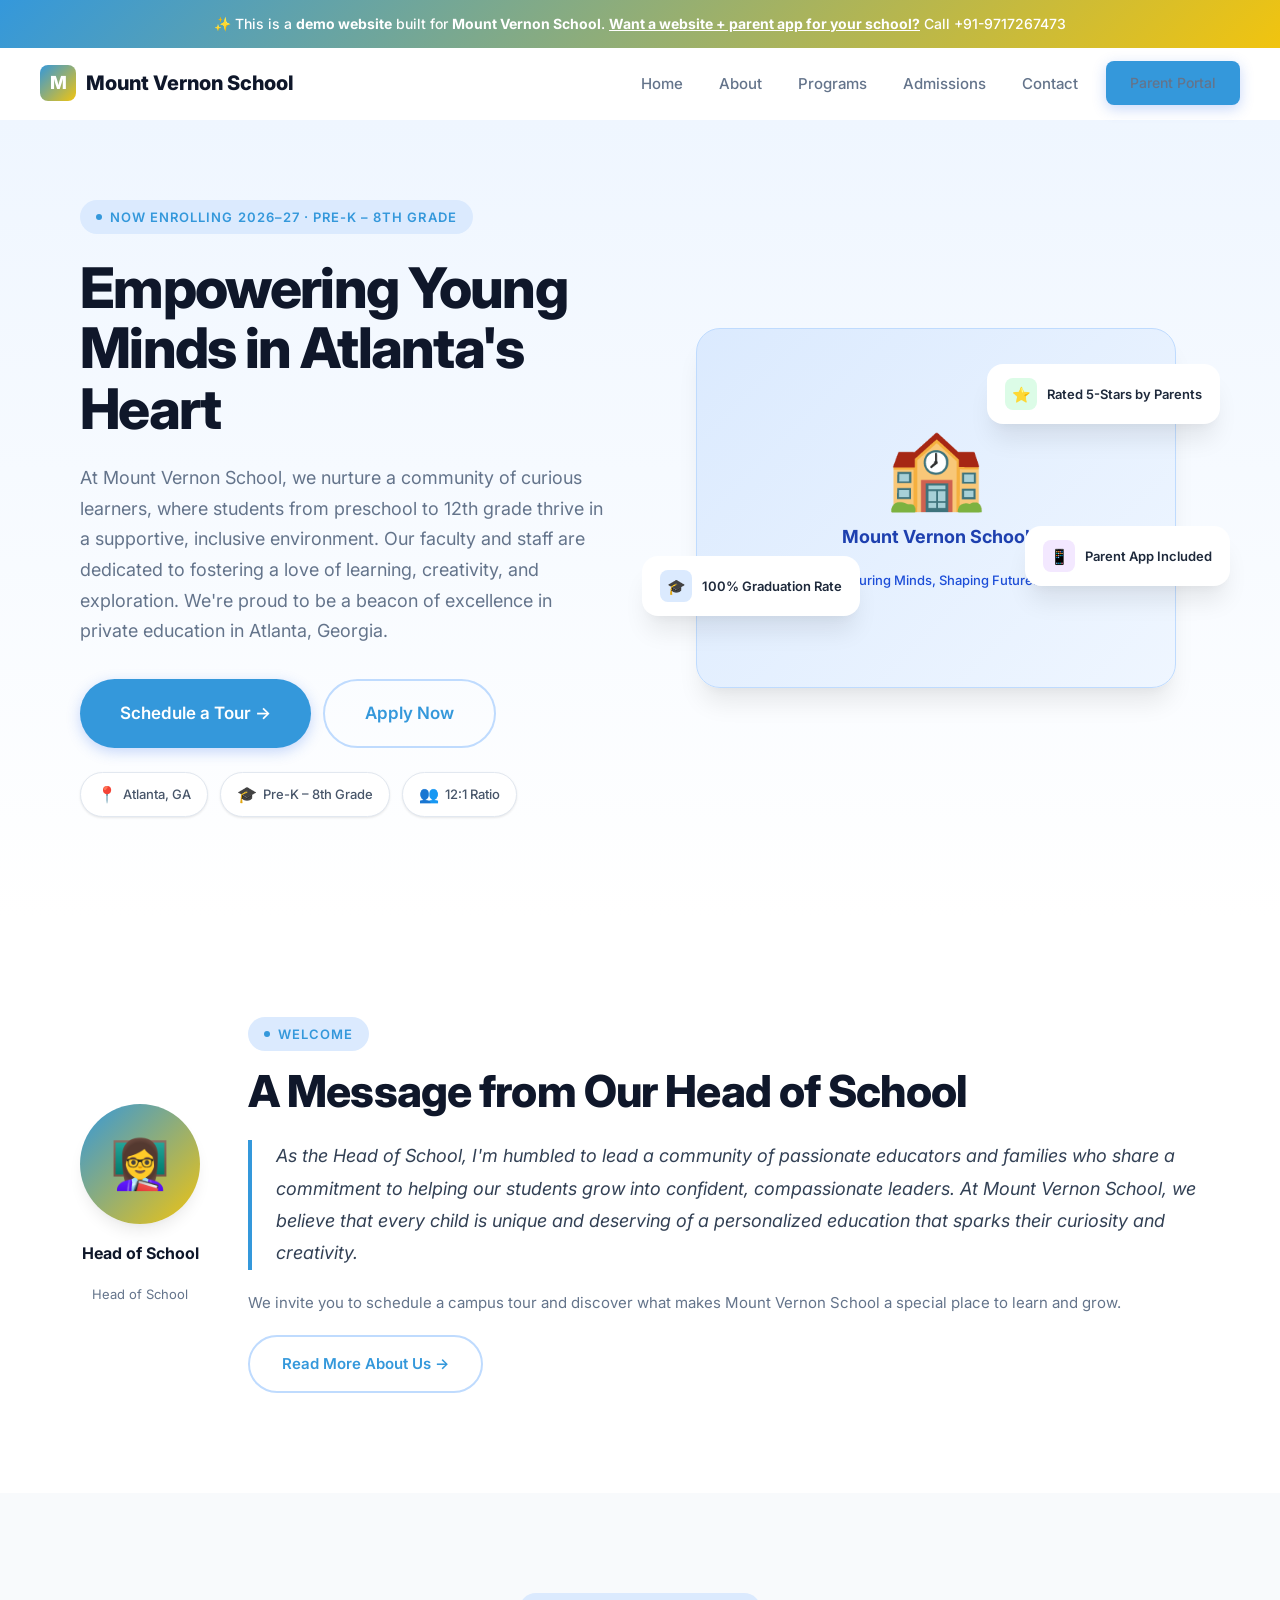
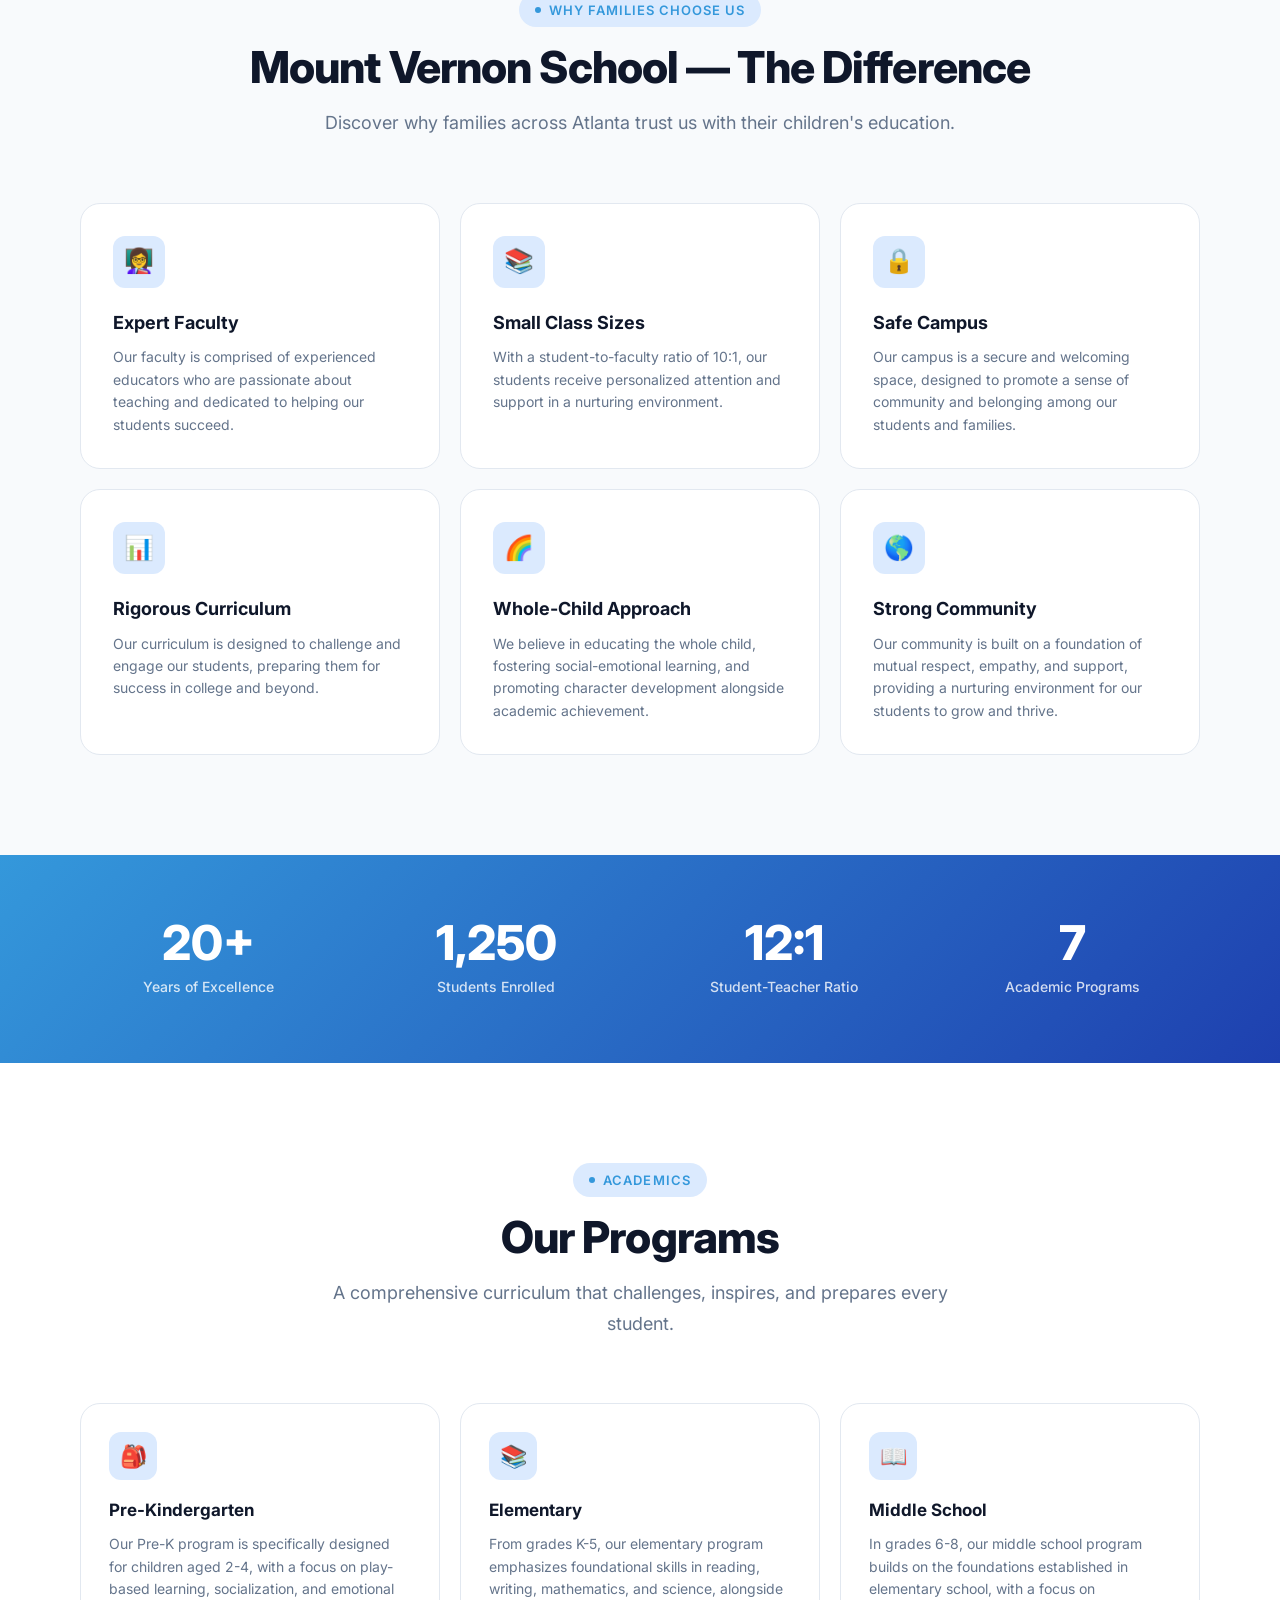
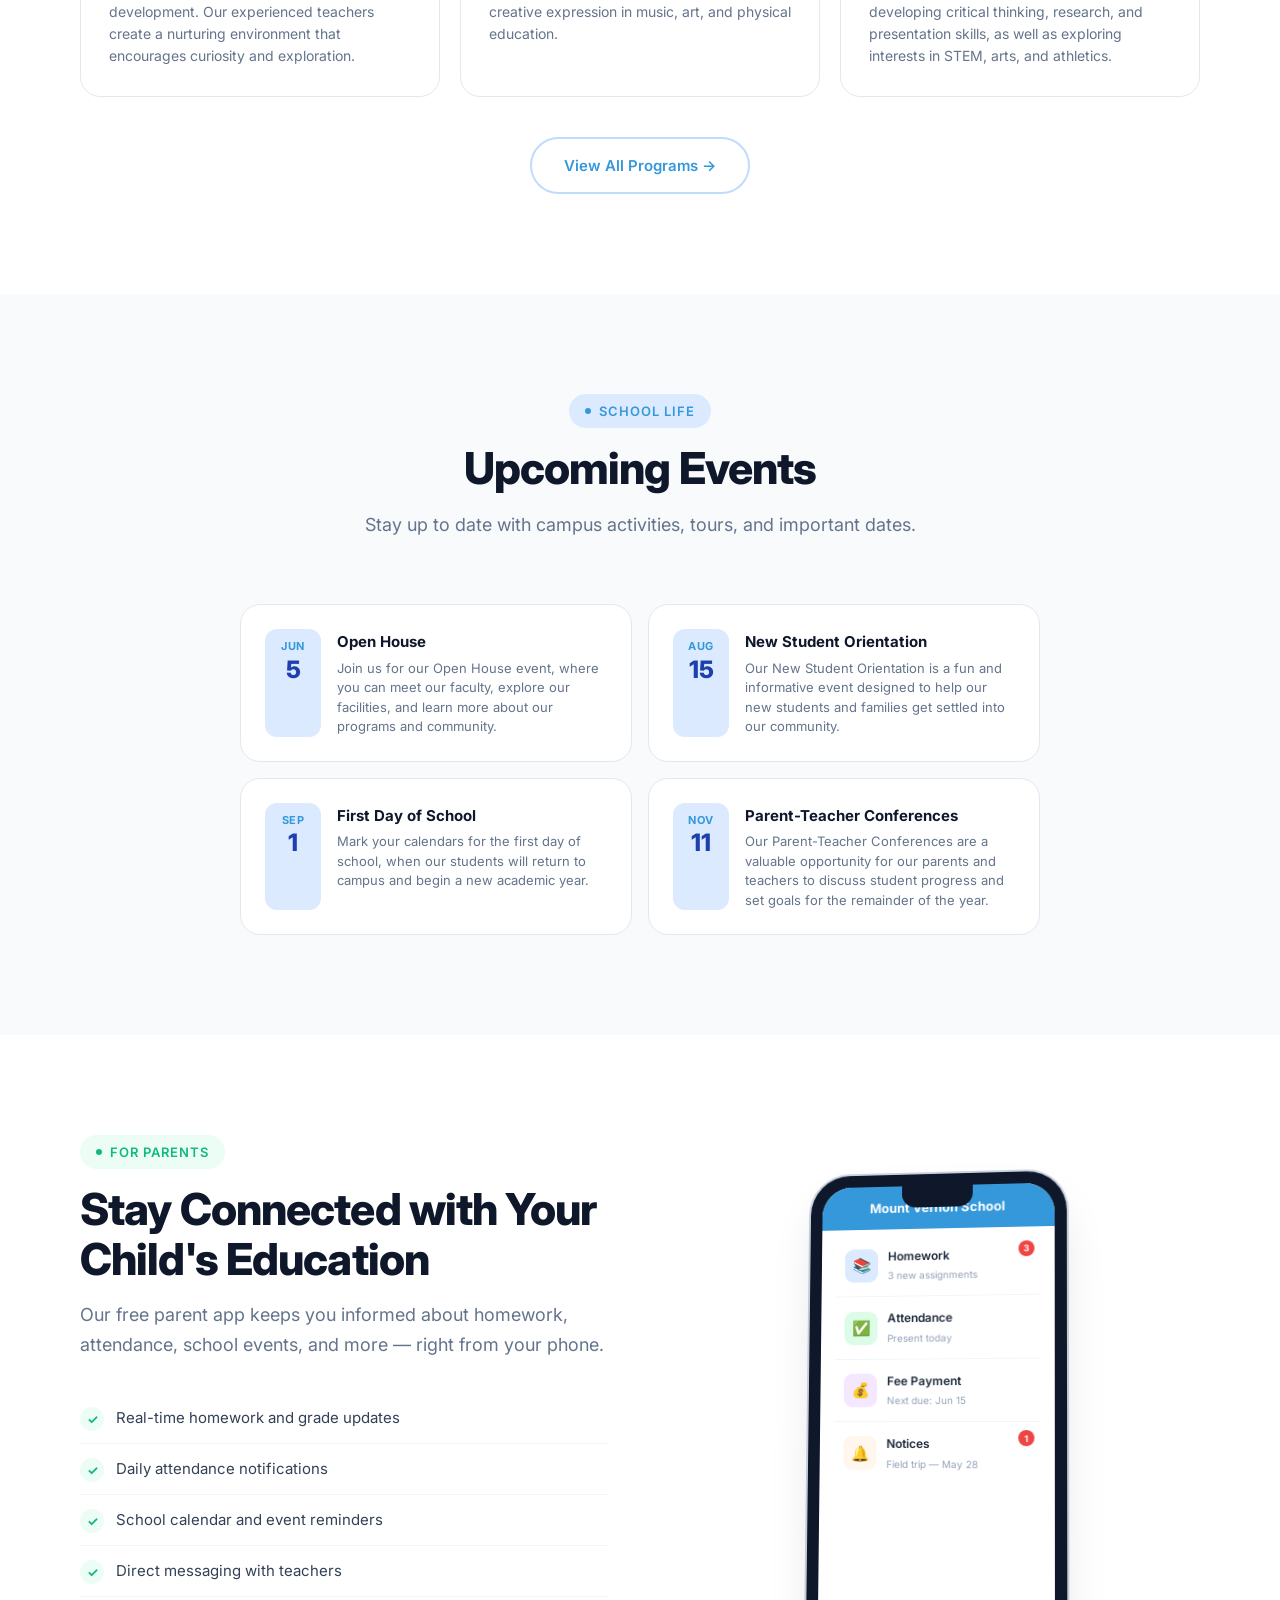
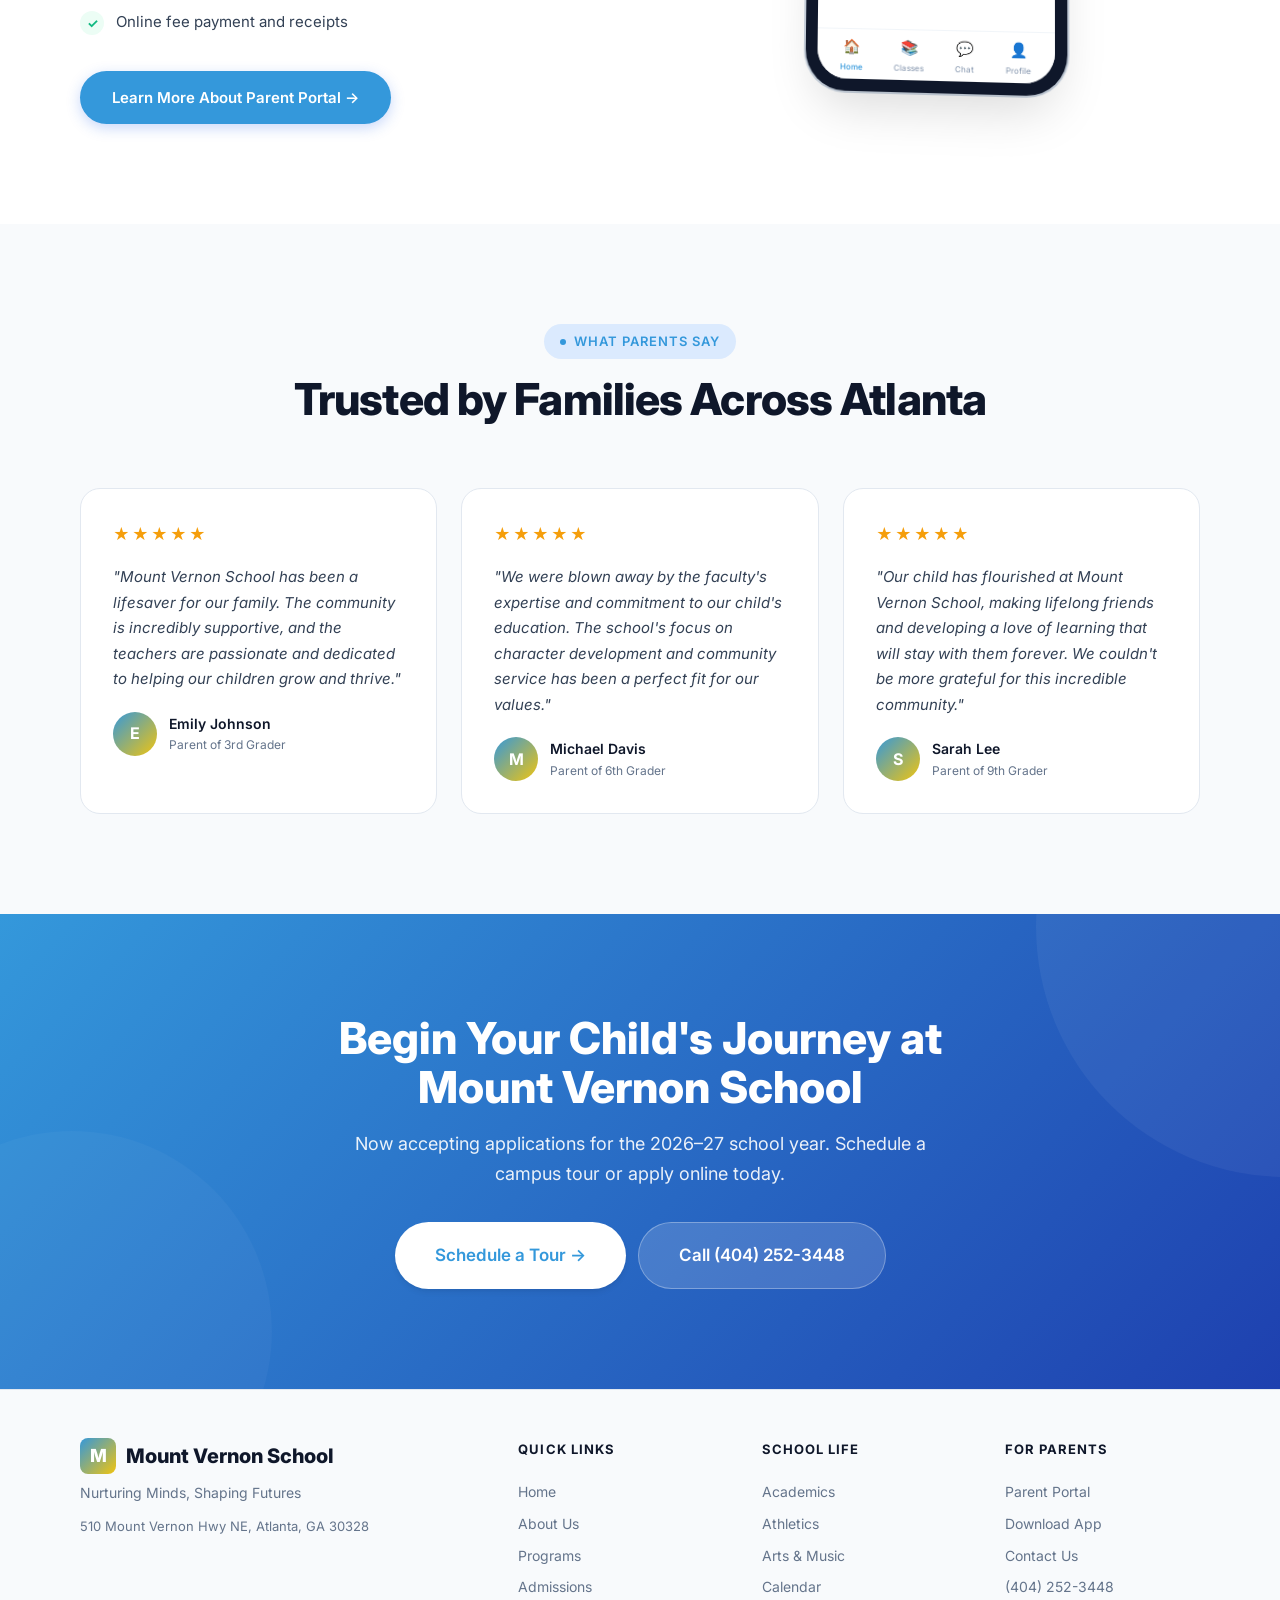
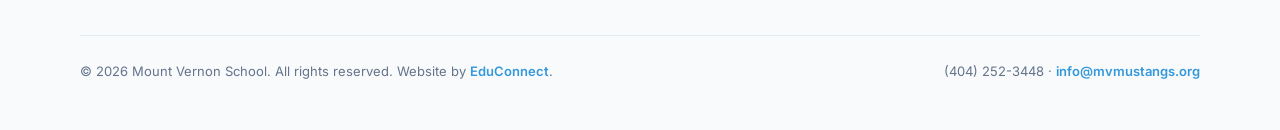
==== index.html @ 43d6dd1d "Initial demo site for Mount Vernon School" ====
<!DOCTYPE html><html lang="en"><head>
  <meta charset="UTF-8"><meta name="viewport" content="width=device-width,initial-scale=1.0">
  <title>Home — Mount Vernon School</title>
  <meta name="description" content="Home — Mount Vernon School, a premier school in Atlanta, GA serving Pre-K – 8th Grade.">
  <meta property="og:title" content="Home — Mount Vernon School"><meta property="og:type" content="website">
  <link rel="preconnect" href="https://fonts.googleapis.com"><link rel="preconnect" href="https://fonts.gstatic.com" crossorigin>
  <link href="https://fonts.googleapis.com/css2?family=Inter:wght@400;500;600;700;800&display=swap" rel="stylesheet">
  <link rel="stylesheet" href="/styles.css"><script src="/main.js" defer></script>
</head><body><div class="demo-banner">
  ✨ This is a <strong>demo website</strong> built for <strong>Mount Vernon School</strong>.
  <a href="mailto:bhupender@myfirststepschool.com">Want a website + parent app for your school?</a> Call +91-9717267473
</div>
<nav class="navbar">
  <a href="/" class="logo"><span class="logo-icon">M</span>Mount Vernon School</a>
  <div class="nav-links">
    <a href="/">Home</a>
    <a href="/about.html">About</a>
    <a href="/programs.html">Programs</a>
    <a href="/admissions.html">Admissions</a>
    <a href="/contact.html">Contact</a>
    <a href="/parents.html" class="btn btn-primary" style="padding:10px 24px;font-size:14px">Parent Portal</a>
  </div>
  <button class="hamburger" aria-label="Toggle menu"><span></span><span></span><span></span></button>
</nav><main>
<section class="hero"><div class="container"><div class="hero-inner">
  <div class="hero-content">
    <div class="badge animate-on-scroll mb-6">Now Enrolling 2026–27 · Pre-K – 8th Grade</div>
    <h1 class="heading-xl animate-on-scroll mb-6">Empowering Young Minds in Atlanta's Heart</h1>
    <p class="text-lg text-muted animate-on-scroll mb-8">At Mount Vernon School, we nurture a community of curious learners, where students from preschool to 12th grade thrive in a supportive, inclusive environment. Our faculty and staff are dedicated to fostering a love of learning, creativity, and exploration. We're proud to be a beacon of excellence in private education in Atlanta, Georgia.</p>
    <div class="hero-actions animate-on-scroll">
      <a href="/admissions.html" class="btn btn-primary btn-lg">Schedule a Tour →</a>
      <a href="/admissions.html" class="btn btn-outline btn-lg">Apply Now</a>
    </div>
    <div class="hero-info-cards animate-on-scroll" style="margin-top:24px">
      <div class="info-chip"><span class="ic-icon">📍</span> Atlanta, GA</div>
      <div class="info-chip"><span class="ic-icon">🎓</span> Pre-K – 8th Grade</div>
      <div class="info-chip"><span class="ic-icon">👥</span> 12:1 Ratio</div>
    </div>
  </div>
  <div class="hero-visual animate-on-scroll">
    <div class="school-illustration"><div class="school-illustration-inner">
      <div class="school-building">🏫</div><h3>Mount Vernon School</h3><p>Nurturing Minds, Shaping Futures</p>
    </div></div>
    <div class="float-card card-1"><div class="fc-icon green">⭐</div>Rated 5-Stars by Parents</div>
    <div class="float-card card-2"><div class="fc-icon blue">🎓</div>100% Graduation Rate</div>
    <div class="float-card card-3"><div class="fc-icon purple">📱</div>Parent App Included</div>
  </div>
</div></div></section>

<section class="welcome-section section-padding"><div class="container"><div class="welcome-grid">
  <div class="principal-card animate-on-scroll">
    <div class="principal-avatar">👩‍🏫</div>
    <div class="principal-name">Head of School</div><div class="principal-title">Head of School</div>
  </div>
  <div class="welcome-text animate-on-scroll">
    <div class="badge mb-4">Welcome</div>
    <h2 class="heading-lg mb-6">A Message from Our Head of School</h2>
    <blockquote>As the Head of School, I'm humbled to lead a community of passionate educators and families who share a commitment to helping our students grow into confident, compassionate leaders. At Mount Vernon School, we believe that every child is unique and deserving of a personalized education that sparks their curiosity and creativity.</blockquote>
    <p>We invite you to schedule a campus tour and discover what makes Mount Vernon School a special place to learn and grow.</p>
    <a href="/about.html" class="btn btn-outline" style="margin-top:20px">Read More About Us →</a>
  </div>
</div></div></section>

<section class="features-section section-padding"><div class="container">
  <div class="text-center mb-16">
    <div class="badge animate-on-scroll mb-4">Why Families Choose Us</div>
    <h2 class="heading-lg animate-on-scroll mb-4">Mount Vernon School — The Difference</h2>
    <p class="text-lg text-muted max-w-lg mx-auto animate-on-scroll">Discover why families across Atlanta trust us with their children's education.</p>
  </div>
  <div class="features-grid">
      <div class="feature-card animate-on-scroll stagger-1">
        <div class="feature-icon">👩‍🏫</div><h3>Expert Faculty</h3><p>Our faculty is comprised of experienced educators who are passionate about teaching and dedicated to helping our students succeed.</p>
      </div>
      <div class="feature-card animate-on-scroll stagger-2">
        <div class="feature-icon">📚</div><h3>Small Class Sizes</h3><p>With a student-to-faculty ratio of 10:1, our students receive personalized attention and support in a nurturing environment.</p>
      </div>
      <div class="feature-card animate-on-scroll stagger-3">
        <div class="feature-icon">🔒</div><h3>Safe Campus</h3><p>Our campus is a secure and welcoming space, designed to promote a sense of community and belonging among our students and families.</p>
      </div>
      <div class="feature-card animate-on-scroll stagger-4">
        <div class="feature-icon">📊</div><h3>Rigorous Curriculum</h3><p>Our curriculum is designed to challenge and engage our students, preparing them for success in college and beyond.</p>
      </div>
      <div class="feature-card animate-on-scroll stagger-5">
        <div class="feature-icon">🌈</div><h3>Whole-Child Approach</h3><p>We believe in educating the whole child, fostering social-emotional learning, and promoting character development alongside academic achievement.</p>
      </div>
      <div class="feature-card animate-on-scroll stagger-6">
        <div class="feature-icon">🌎</div><h3>Strong Community</h3><p>Our community is built on a foundation of mutual respect, empathy, and support, providing a nurturing environment for our students to grow and thrive.</p>
      </div></div>
</div></section>

<section class="stats-section"><div class="container"><div class="stats-grid">
  <div class="animate-on-scroll stagger-1"><div class="stat-value" data-count="20" data-suffix="+">0+</div><div class="stat-label">Years of Excellence</div></div>
  <div class="animate-on-scroll stagger-2"><div class="stat-value" data-count="1250">0</div><div class="stat-label">Students Enrolled</div></div>
  <div class="animate-on-scroll stagger-3"><div class="stat-value">12:1</div><div class="stat-label">Student-Teacher Ratio</div></div>
  <div class="animate-on-scroll stagger-4"><div class="stat-value" data-count="7">0</div><div class="stat-label">Academic Programs</div></div>
</div></div></section>

<section class="programs-section section-padding"><div class="container">
  <div class="text-center mb-16">
    <div class="badge animate-on-scroll mb-4">Academics</div>
    <h2 class="heading-lg animate-on-scroll mb-4">Our Programs</h2>
    <p class="text-lg text-muted max-w-lg mx-auto animate-on-scroll">A comprehensive curriculum that challenges, inspires, and prepares every student.</p>
  </div>
  <div class="programs-grid">
      <div class="program-card animate-on-scroll stagger-1">
        <div class="program-icon">🎒</div><h3>Pre-Kindergarten</h3><p>Our Pre-K program is specifically designed for children aged 2-4, with a focus on play-based learning, socialization, and emotional development. Our experienced teachers create a nurturing environment that encourages curiosity and exploration.</p>
      </div>
      <div class="program-card animate-on-scroll stagger-2">
        <div class="program-icon">📚</div><h3>Elementary</h3><p>From grades K-5, our elementary program emphasizes foundational skills in reading, writing, mathematics, and science, alongside creative expression in music, art, and physical education.</p>
      </div>
      <div class="program-card animate-on-scroll stagger-3">
        <div class="program-icon">📖</div><h3>Middle School</h3><p>In grades 6-8, our middle school program builds on the foundations established in elementary school, with a focus on developing critical thinking, research, and presentation skills, as well as exploring interests in STEM, arts, and athletics.</p>
      </div></div>
  <div class="text-center animate-on-scroll" style="margin-top:40px"><a href="/programs.html" class="btn btn-outline">View All Programs →</a></div>
</div></section>

<section class="events-section section-padding"><div class="container">
  <div class="text-center mb-16">
    <div class="badge animate-on-scroll mb-4">School Life</div>
    <h2 class="heading-lg animate-on-scroll mb-4">Upcoming Events</h2>
    <p class="text-lg text-muted max-w-lg mx-auto animate-on-scroll">Stay up to date with campus activities, tours, and important dates.</p>
  </div>
  <div class="events-grid"><div class="event-card animate-on-scroll stagger-1">
        <div class="event-date"><div class="month">Jun</div><div class="day">5</div></div>
        <div class="event-info"><h4>Open House</h4><p>Join us for our Open House event, where you can meet our faculty, explore our facilities, and learn more about our programs and community.</p></div>
      </div><div class="event-card animate-on-scroll stagger-2">
        <div class="event-date"><div class="month">Aug</div><div class="day">15</div></div>
        <div class="event-info"><h4>New Student Orientation</h4><p>Our New Student Orientation is a fun and informative event designed to help our new students and families get settled into our community.</p></div>
      </div><div class="event-card animate-on-scroll stagger-3">
        <div class="event-date"><div class="month">Sep</div><div class="day">1</div></div>
        <div class="event-info"><h4>First Day of School</h4><p>Mark your calendars for the first day of school, when our students will return to campus and begin a new academic year.</p></div>
      </div><div class="event-card animate-on-scroll stagger-4">
        <div class="event-date"><div class="month">Nov</div><div class="day">11</div></div>
        <div class="event-info"><h4>Parent-Teacher Conferences</h4><p>Our Parent-Teacher Conferences are a valuable opportunity for our parents and teachers to discuss student progress and set goals for the remainder of the year.</p></div>
      </div></div>
</div></section>

<section class="portal-section section-padding"><div class="container"><div class="portal-grid">
  <div>
    <div class="badge accent animate-on-scroll mb-4">For Parents</div>
    <h2 class="heading-lg animate-on-scroll mb-4">Stay Connected with Your Child's Education</h2>
    <p class="text-lg text-muted animate-on-scroll mb-8">Our free parent app keeps you informed about homework, attendance, school events, and more — right from your phone.</p>
    <ul class="portal-features animate-on-scroll">
      <li><span class="pf-icon">✓</span>Real-time homework and grade updates</li>
      <li><span class="pf-icon">✓</span>Daily attendance notifications</li>
      <li><span class="pf-icon">✓</span>School calendar and event reminders</li>
      <li><span class="pf-icon">✓</span>Direct messaging with teachers</li>
      <li><span class="pf-icon">✓</span>Online fee payment and receipts</li>
    </ul>
    <a href="/parents.html" class="btn btn-primary animate-on-scroll" style="margin-top:24px">Learn More About Parent Portal →</a>
  </div>
  <div class="animate-on-scroll" style="display:flex;justify-content:center">
    <div class="phone-mockup"><div class="phone-screen">
      <div class="phone-status-bar">Mount Vernon School</div>
      <div class="phone-screen-content">
        <div class="phone-nav-item"><div class="phone-nav-icon blue">📚</div><div><div class="phone-nav-label">Homework</div><div class="phone-nav-sub">3 new assignments</div></div><div class="phone-badge">3</div></div>
        <div class="phone-nav-item"><div class="phone-nav-icon green">✅</div><div><div class="phone-nav-label">Attendance</div><div class="phone-nav-sub">Present today</div></div></div>
        <div class="phone-nav-item"><div class="phone-nav-icon purple">💰</div><div><div class="phone-nav-label">Fee Payment</div><div class="phone-nav-sub">Next due: Jun 15</div></div></div>
        <div class="phone-nav-item"><div class="phone-nav-icon orange">🔔</div><div><div class="phone-nav-label">Notices</div><div class="phone-nav-sub">Field trip — May 28</div></div><div class="phone-badge">1</div></div>
      </div>
      <div class="phone-bottom-bar">
        <div class="phone-tab active"><div style="font-size:14px">🏠</div>Home</div>
        <div class="phone-tab"><div style="font-size:14px">📚</div>Classes</div>
        <div class="phone-tab"><div style="font-size:14px">💬</div>Chat</div>
        <div class="phone-tab"><div style="font-size:14px">👤</div>Profile</div>
      </div>
    </div></div>
  </div>
</div></div></section>

<section class="testimonials-section section-padding"><div class="container">
  <div class="text-center mb-16">
    <div class="badge animate-on-scroll mb-4">What Parents Say</div>
    <h2 class="heading-lg animate-on-scroll mb-4">Trusted by Families Across Atlanta</h2>
  </div>
  <div class="testimonials-grid">
      <div class="testimonial-card animate-on-scroll stagger-1">
        <div class="stars"><span class="star">★</span><span class="star">★</span><span class="star">★</span><span class="star">★</span><span class="star">★</span></div>
        <p class="testimonial-text">"Mount Vernon School has been a lifesaver for our family. The community is incredibly supportive, and the teachers are passionate and dedicated to helping our children grow and thrive."</p>
        <div class="testimonial-author"><div class="author-avatar">E</div>
        <div class="author-info"><div class="author-name">Emily Johnson</div><div class="author-role">Parent of 3rd Grader</div></div></div>
      </div>
      <div class="testimonial-card animate-on-scroll stagger-2">
        <div class="stars"><span class="star">★</span><span class="star">★</span><span class="star">★</span><span class="star">★</span><span class="star">★</span></div>
        <p class="testimonial-text">"We were blown away by the faculty's expertise and commitment to our child's education. The school's focus on character development and community service has been a perfect fit for our values."</p>
        <div class="testimonial-author"><div class="author-avatar">M</div>
        <div class="author-info"><div class="author-name">Michael Davis</div><div class="author-role">Parent of 6th Grader</div></div></div>
      </div>
      <div class="testimonial-card animate-on-scroll stagger-3">
        <div class="stars"><span class="star">★</span><span class="star">★</span><span class="star">★</span><span class="star">★</span><span class="star">★</span></div>
        <p class="testimonial-text">"Our child has flourished at Mount Vernon School, making lifelong friends and developing a love of learning that will stay with them forever. We couldn't be more grateful for this incredible community."</p>
        <div class="testimonial-author"><div class="author-avatar">S</div>
        <div class="author-info"><div class="author-name">Sarah Lee</div><div class="author-role">Parent of 9th Grader</div></div></div>
      </div></div>
</div></section>

<section class="cta-section"><div class="container"><div class="cta-content animate-on-scroll">
  <h2>Begin Your Child's Journey at Mount Vernon School</h2>
  <p>Now accepting applications for the 2026–27 school year. Schedule a campus tour or apply online today.</p>
  <div class="cta-actions">
    <a href="/admissions.html" class="btn btn-white btn-lg">Schedule a Tour →</a>
    <a href="tel:(404) 252-3448" class="btn btn-lg" style="background:rgba(255,255,255,.15);color:white;border:1px solid rgba(255,255,255,.3)">Call (404) 252-3448</a>
  </div>
</div></div></section>
</main><footer class="footer">
  <div class="container">
    <div class="footer-grid">
      <div class="footer-brand">
        <div class="logo" style="margin-bottom:8px"><span class="logo-icon">M</span>Mount Vernon School</div>
        <p>Nurturing Minds, Shaping Futures</p>
        <p style="margin-top:12px;font-size:13px">510 Mount Vernon Hwy NE, Atlanta, GA 30328</p>
      </div>
      <div class="footer-col"><h4>Quick Links</h4><a href="/">Home</a><a href="/about.html">About Us</a><a href="/programs.html">Programs</a><a href="/admissions.html">Admissions</a></div>
      <div class="footer-col"><h4>School Life</h4><a href="/programs.html">Academics</a><a href="/programs.html">Athletics</a><a href="/programs.html">Arts &amp; Music</a><a href="/contact.html">Calendar</a></div>
      <div class="footer-col"><h4>For Parents</h4><a href="/parents.html">Parent Portal</a><a href="/parents.html">Download App</a><a href="/contact.html">Contact Us</a><a href="tel:(404) 252-3448">(404) 252-3448</a></div>
    </div>
    <div class="footer-bottom">
      <p>&copy; 2026 Mount Vernon School. All rights reserved. Website by <a href="mailto:bhupender@myfirststepschool.com">EduConnect</a>.</p>
      <p>(404) 252-3448 &middot; <a href="mailto:info@mvmustangs.org">info@mvmustangs.org</a></p>
    </div>
  </div>
</footer></body></html>
---- styles.css ----
/* ===== DESIGN SYSTEM — LIGHT PROFESSIONAL ===== */
:root{
  --primary:#3498db;--primary-50:#eff6ff;--primary-100:#dbeafe;--primary-200:#bfdbfe;
  --primary-500:#3498db;--primary-600:#1d4ed8;--primary-700:#1e40af;
  --secondary:#f1c40f;--accent:#10b981;--accent-50:#ecfdf5;
  --white:#fff;--gray-50:#f8fafc;--gray-100:#f1f5f9;--gray-200:#e2e8f0;--gray-300:#cbd5e1;
  --gray-400:#94a3b8;--gray-500:#64748b;--gray-600:#475569;--gray-700:#334155;
  --gray-800:#1e293b;--gray-900:#0f172a;
  --bg:var(--white);--bg-alt:var(--gray-50);--text:var(--gray-700);
  --text-heading:var(--gray-900);--text-muted:var(--gray-500);--border:var(--gray-200);
  --shadow-sm:0 1px 3px rgba(0,0,0,.06),0 1px 2px rgba(0,0,0,.04);
  --shadow-md:0 4px 6px -1px rgba(0,0,0,.07),0 2px 4px -2px rgba(0,0,0,.05);
  --shadow-lg:0 10px 15px -3px rgba(0,0,0,.08),0 4px 6px -4px rgba(0,0,0,.04);
  --shadow-xl:0 20px 25px -5px rgba(0,0,0,.08),0 8px 10px -6px rgba(0,0,0,.04);
  --shadow-2xl:0 25px 50px -12px rgba(0,0,0,.15);
  --shadow-primary:0 4px 14px rgba(37,99,235,.25);
  --radius-sm:8px;--radius-md:12px;--radius-lg:16px;--radius-xl:20px;--radius-2xl:24px;--radius-full:9999px;
  --font:'Inter',-apple-system,BlinkMacSystemFont,'Segoe UI',sans-serif;
}
*,*::before,*::after{margin:0;padding:0;box-sizing:border-box}
html{scroll-behavior:smooth;-webkit-font-smoothing:antialiased}
body{font-family:var(--font);background:var(--bg);color:var(--text);line-height:1.7;overflow-x:hidden;font-size:16px}
a{color:inherit;text-decoration:none}img{max-width:100%;display:block}button{font-family:inherit;cursor:pointer}
.container{max-width:1200px;margin:0 auto;padding:0 24px}
@media(min-width:768px){.container{padding:0 40px}}
.section-padding{padding:80px 0}
@media(min-width:768px){.section-padding{padding:100px 0}}
.badge{display:inline-flex;align-items:center;gap:8px;padding:6px 16px;font-size:13px;font-weight:600;text-transform:uppercase;letter-spacing:.08em;border-radius:var(--radius-full);background:var(--primary-100);color:var(--primary)}
.badge::before{content:'';width:6px;height:6px;border-radius:50%;background:var(--primary);animation:pulse 2s infinite}
.badge.accent{background:var(--accent-50);color:var(--accent)}.badge.accent::before{background:var(--accent)}
.heading-xl{font-size:clamp(32px,5vw,56px);font-weight:800;line-height:1.08;letter-spacing:-.03em;color:var(--text-heading)}
.heading-lg{font-size:clamp(28px,4vw,44px);font-weight:800;line-height:1.12;letter-spacing:-.02em;color:var(--text-heading)}
.heading-md{font-size:clamp(22px,3vw,32px);font-weight:700;line-height:1.2;color:var(--text-heading)}
.heading-sm{font-size:20px;font-weight:700;line-height:1.3;color:var(--text-heading)}
.text-lg{font-size:18px;line-height:1.7;color:var(--text)}
.text-base{font-size:16px;line-height:1.7;color:var(--text)}
.text-sm{font-size:14px;line-height:1.6;color:var(--text-muted)}
.text-center{text-align:center}.text-muted{color:var(--text-muted)}
.gradient-text{background:linear-gradient(135deg,var(--primary),var(--secondary));-webkit-background-clip:text;-webkit-text-fill-color:transparent;background-clip:text}
.max-w-lg{max-width:640px}.mx-auto{margin-left:auto;margin-right:auto}
.mb-4{margin-bottom:16px}.mb-6{margin-bottom:24px}.mb-8{margin-bottom:32px}
.mb-12{margin-bottom:48px}.mb-16{margin-bottom:64px}
.btn{display:inline-flex;align-items:center;justify-content:center;gap:8px;padding:14px 32px;font-size:15px;font-weight:600;border-radius:var(--radius-full);border:none;cursor:pointer;transition:all .25s cubic-bezier(.4,0,.2,1);text-decoration:none;white-space:nowrap}
.btn-primary{background:var(--primary);color:var(--white);box-shadow:var(--shadow-primary)}
.btn-primary:hover{background:var(--primary-600);transform:translateY(-2px);box-shadow:0 8px 24px rgba(37,99,235,.3)}
.btn-lg{padding:18px 40px;font-size:17px}
.btn-outline{background:transparent;color:var(--primary);border:2px solid var(--primary-200)}
.btn-outline:hover{background:var(--primary-50);border-color:var(--primary);transform:translateY(-2px)}
.btn-white{background:var(--white);color:var(--primary);box-shadow:var(--shadow-md)}
.btn-white:hover{transform:translateY(-2px);box-shadow:var(--shadow-lg)}
.demo-banner{background:linear-gradient(135deg,var(--primary),var(--secondary));color:var(--white);text-align:center;padding:12px 24px;font-size:14px;font-weight:500;position:relative;z-index:200}
.demo-banner strong{font-weight:700}.demo-banner a{color:var(--white);text-decoration:underline;font-weight:700}
.navbar{position:sticky;top:0;z-index:100;display:flex;justify-content:space-between;align-items:center;padding:0 24px;height:72px;background:rgba(255,255,255,.92);backdrop-filter:blur(20px) saturate(180%);border-bottom:1px solid transparent;transition:all .3s ease}
@media(min-width:768px){.navbar{padding:0 40px}}
.navbar.scrolled{border-bottom-color:var(--border);box-shadow:var(--shadow-sm)}
.logo{display:flex;align-items:center;gap:10px;font-size:18px;font-weight:800;color:var(--text-heading)}
@media(min-width:768px){.logo{font-size:20px}}
.logo-icon{width:36px;height:36px;border-radius:var(--radius-sm);background:linear-gradient(135deg,var(--primary),var(--secondary));display:flex;align-items:center;justify-content:center;color:white;font-size:18px;font-weight:800}
.nav-links{display:flex;gap:4px;align-items:center}
.nav-links a{padding:8px 16px;font-size:15px;font-weight:500;color:var(--text-muted);border-radius:var(--radius-sm);transition:all .2s ease}
.nav-links a:hover{color:var(--text-heading);background:var(--gray-50)}
.nav-links .btn{margin-left:8px}
.hamburger{display:none;background:none;border:none;padding:8px;min-height:44px;min-width:44px;flex-direction:column;justify-content:center;align-items:center}
.hamburger span{display:block;width:22px;height:2px;background:var(--gray-700);margin:3px 0;transition:all .3s ease;border-radius:2px}
.hamburger.active span:nth-child(1){transform:rotate(45deg) translate(4px,4px)}
.hamburger.active span:nth-child(2){opacity:0}
.hamburger.active span:nth-child(3){transform:rotate(-45deg) translate(4px,-4px)}
@media(max-width:768px){.hamburger{display:flex}.nav-links{display:none;position:fixed;top:72px;left:0;right:0;bottom:0;background:var(--white);flex-direction:column;align-items:center;justify-content:center;gap:16px;z-index:200}.nav-links.open{display:flex}.nav-links a{font-size:18px;padding:12px 24px}}
.hero{position:relative;overflow:hidden;background:linear-gradient(180deg,var(--primary-50) 0%,var(--white) 100%)}
.hero-inner{display:grid;grid-template-columns:1fr;gap:48px;align-items:center;padding:60px 0 80px}
@media(min-width:1024px){.hero-inner{grid-template-columns:1fr 1fr;gap:64px;padding:80px 0 100px}}
.hero-content{max-width:560px}
@media(max-width:1023px){.hero-content{text-align:center;margin:0 auto}}
.hero-actions{display:flex;gap:12px;flex-wrap:wrap}
@media(max-width:1023px){.hero-actions{justify-content:center}}
.hero-visual{display:flex;justify-content:center;align-items:center;position:relative}
.school-illustration{position:relative;width:100%;max-width:480px;aspect-ratio:4/3;border-radius:var(--radius-2xl);overflow:hidden;background:linear-gradient(135deg,var(--primary-100),var(--primary-50));border:1px solid var(--primary-200);box-shadow:var(--shadow-xl)}
.school-illustration-inner{width:100%;height:100%;display:flex;flex-direction:column;align-items:center;justify-content:center;gap:16px;padding:32px}
.school-building{font-size:80px;line-height:1}
.school-illustration h3{font-size:18px;font-weight:700;color:var(--primary-700);text-align:center}
.school-illustration p{font-size:13px;color:var(--primary-600);text-align:center;font-weight:500}
.hero-info-cards{display:flex;gap:12px;flex-wrap:wrap;margin-top:20px}
@media(max-width:1023px){.hero-info-cards{justify-content:center}}
.info-chip{display:flex;align-items:center;gap:6px;padding:8px 16px;background:var(--white);border:1px solid var(--border);border-radius:var(--radius-full);font-size:13px;font-weight:500;color:var(--gray-600);box-shadow:var(--shadow-sm)}
.info-chip .ic-icon{font-size:16px}
.float-card{position:absolute;background:var(--white);border-radius:var(--radius-lg);box-shadow:var(--shadow-xl);padding:14px 18px;display:flex;align-items:center;gap:10px;font-size:13px;font-weight:600;color:var(--gray-800);animation:float-gentle 4s ease-in-out infinite;z-index:5;white-space:nowrap}
.float-card.card-1{top:10%;right:-20px;animation-delay:0s}
.float-card.card-2{bottom:20%;left:-30px;animation-delay:1.5s}
.float-card.card-3{top:55%;right:-30px;animation-delay:3s}
.float-card .fc-icon{width:32px;height:32px;border-radius:8px;display:flex;align-items:center;justify-content:center;font-size:15px}
.float-card .fc-icon.green{background:#dcfce7;color:#16a34a}
.float-card .fc-icon.blue{background:var(--primary-100);color:var(--primary)}
.float-card .fc-icon.purple{background:#f3e8ff;color:#9333ea}
.welcome-section{background:var(--white)}
.welcome-grid{display:grid;grid-template-columns:1fr;gap:40px;align-items:center}
@media(min-width:768px){.welcome-grid{grid-template-columns:auto 1fr;gap:48px}}
.principal-card{display:flex;flex-direction:column;align-items:center;text-align:center;gap:16px}
.principal-avatar{width:120px;height:120px;border-radius:50%;background:linear-gradient(135deg,var(--primary),var(--secondary));display:flex;align-items:center;justify-content:center;font-size:48px;color:white;box-shadow:var(--shadow-lg)}
.principal-name{font-size:16px;font-weight:700;color:var(--text-heading)}
.principal-title{font-size:13px;color:var(--text-muted)}
.welcome-text blockquote{font-size:18px;font-style:italic;color:var(--text);line-height:1.8;border-left:4px solid var(--primary);padding-left:24px;margin-bottom:20px}
.welcome-text p{font-size:15px;color:var(--text-muted);line-height:1.7}
.features-section{background:var(--bg-alt)}
.features-grid{display:grid;grid-template-columns:1fr;gap:20px}
@media(min-width:640px){.features-grid{grid-template-columns:repeat(2,1fr)}}
@media(min-width:1024px){.features-grid{grid-template-columns:repeat(3,1fr)}}
.feature-card{position:relative;padding:32px;border-radius:var(--radius-xl);background:var(--white);border:1px solid var(--border);transition:all .3s ease;overflow:hidden}
.feature-card:hover{transform:translateY(-4px);box-shadow:var(--shadow-lg);border-color:var(--primary-200)}
.feature-icon{width:52px;height:52px;border-radius:var(--radius-md);background:var(--primary-100);display:flex;align-items:center;justify-content:center;margin-bottom:20px;font-size:24px;transition:transform .3s ease}
.feature-card:hover .feature-icon{transform:scale(1.1)}
.feature-card h3{font-size:18px;font-weight:700;color:var(--text-heading);margin-bottom:8px}
.feature-card p{font-size:14px;color:var(--text-muted);line-height:1.6}
.programs-section{background:var(--white)}
.programs-grid{display:grid;grid-template-columns:1fr;gap:20px}
@media(min-width:640px){.programs-grid{grid-template-columns:repeat(2,1fr)}}
@media(min-width:1024px){.programs-grid{grid-template-columns:repeat(3,1fr)}}
.program-card{padding:28px;border-radius:var(--radius-xl);background:var(--white);border:1px solid var(--border);transition:all .3s ease;position:relative;overflow:hidden}
.program-card::before{content:'';position:absolute;top:0;left:0;right:0;height:3px;background:linear-gradient(90deg,var(--primary),var(--secondary));transform:scaleX(0);transform-origin:left;transition:transform .3s ease}
.program-card:hover{transform:translateY(-4px);box-shadow:var(--shadow-lg);border-color:var(--primary-200)}
.program-card:hover::before{transform:scaleX(1)}
.program-icon{width:48px;height:48px;border-radius:var(--radius-md);background:var(--primary-100);display:flex;align-items:center;justify-content:center;margin-bottom:16px;font-size:22px}
.program-card h3{font-size:17px;font-weight:700;color:var(--text-heading);margin-bottom:8px}
.program-card p{font-size:14px;color:var(--text-muted);line-height:1.6}
.stats-section{background:linear-gradient(135deg,var(--primary),var(--primary-700));color:var(--white);padding:64px 0}
.stats-grid{display:grid;grid-template-columns:repeat(2,1fr);gap:32px;text-align:center}
@media(min-width:768px){.stats-grid{grid-template-columns:repeat(4,1fr)}}
.stat-value{font-size:clamp(32px,4vw,48px);font-weight:800;line-height:1}
.stat-label{font-size:14px;opacity:.8;margin-top:8px;font-weight:500}
.events-section{background:var(--bg-alt)}
.events-grid{display:grid;grid-template-columns:1fr;gap:16px;max-width:800px;margin:0 auto}
@media(min-width:640px){.events-grid{grid-template-columns:repeat(2,1fr)}}
.event-card{display:flex;gap:16px;padding:24px;border-radius:var(--radius-xl);background:var(--white);border:1px solid var(--border);transition:all .3s ease}
.event-card:hover{box-shadow:var(--shadow-md);border-color:var(--primary-200)}
.event-date{min-width:56px;text-align:center;padding:8px;border-radius:var(--radius-md);background:var(--primary-100)}
.event-date .month{font-size:11px;font-weight:700;text-transform:uppercase;color:var(--primary);letter-spacing:.05em}
.event-date .day{font-size:24px;font-weight:800;color:var(--primary-700);line-height:1.2}
.event-info h4{font-size:15px;font-weight:700;color:var(--text-heading);margin-bottom:4px}
.event-info p{font-size:13px;color:var(--text-muted);line-height:1.5}
.portal-section{background:var(--white)}
.portal-grid{display:grid;grid-template-columns:1fr;gap:48px;align-items:center}
@media(min-width:1024px){.portal-grid{grid-template-columns:1fr 1fr;gap:64px}}
.phone-mockup{position:relative;width:260px;height:520px;background:var(--gray-900);border-radius:40px;padding:12px;box-shadow:var(--shadow-2xl),0 0 0 2px var(--gray-300);margin:0 auto;transform:perspective(1000px) rotateY(-6deg) rotateX(3deg)}
.phone-mockup::before{content:'';position:absolute;top:12px;left:50%;transform:translateX(-50%);width:72px;height:22px;background:var(--gray-900);border-radius:0 0 14px 14px;z-index:10}
.phone-screen{width:100%;height:100%;background:var(--white);border-radius:30px;overflow:hidden;position:relative}
.phone-screen-content{padding:50px 14px 14px;font-size:12px;color:var(--gray-700)}
.phone-status-bar{position:absolute;top:0;left:0;right:0;height:44px;background:var(--primary);display:flex;align-items:center;justify-content:center;color:white;font-weight:700;font-size:13px;border-radius:18px 18px 0 0}
.phone-nav-item{display:flex;align-items:center;gap:10px;padding:12px 10px;border-bottom:1px solid var(--gray-100);position:relative}
.phone-nav-item:last-child{border-bottom:none}
.phone-nav-icon{width:34px;height:34px;border-radius:9px;display:flex;align-items:center;justify-content:center;font-size:15px;flex-shrink:0}
.phone-nav-icon.blue{background:var(--primary-100);color:var(--primary)}
.phone-nav-icon.green{background:#dcfce7;color:#16a34a}
.phone-nav-icon.purple{background:#f3e8ff;color:#9333ea}
.phone-nav-icon.orange{background:#fff7ed;color:#ea580c}
.phone-nav-label{font-weight:600;font-size:12px;color:var(--gray-800)}
.phone-nav-sub{font-size:10px;color:var(--gray-400);margin-top:1px}
.phone-badge{position:absolute;top:8px;right:6px;min-width:16px;height:16px;border-radius:8px;background:#ef4444;color:white;font-size:9px;font-weight:700;display:flex;align-items:center;justify-content:center;padding:0 4px}
.phone-bottom-bar{position:absolute;bottom:0;left:0;right:0;height:50px;background:var(--white);border-top:1px solid var(--gray-100);display:flex;align-items:center;justify-content:space-around;padding:0 8px;border-radius:0 0 18px 18px}
.phone-tab{display:flex;flex-direction:column;align-items:center;gap:2px;font-size:8px;color:var(--gray-400);font-weight:500}
.phone-tab.active{color:var(--primary)}
.portal-features{list-style:none;padding:0}
.portal-features li{display:flex;align-items:flex-start;gap:12px;padding:12px 0;border-bottom:1px solid var(--gray-100);font-size:15px;color:var(--text)}
.portal-features li:last-child{border-bottom:none}
.portal-features .pf-icon{width:24px;height:24px;border-radius:50%;background:var(--accent-50);color:var(--accent);display:flex;align-items:center;justify-content:center;flex-shrink:0;margin-top:2px;font-size:13px;font-weight:700}
.testimonials-section{background:var(--bg-alt)}
.testimonials-grid{display:grid;grid-template-columns:1fr;gap:24px}
@media(min-width:768px){.testimonials-grid{grid-template-columns:repeat(3,1fr)}}
.testimonial-card{padding:32px;border-radius:var(--radius-xl);background:var(--white);border:1px solid var(--border);transition:all .3s ease}
.testimonial-card:hover{box-shadow:var(--shadow-lg);transform:translateY(-4px)}
.stars{display:flex;gap:2px;margin-bottom:16px}.star{color:#f59e0b;font-size:16px}
.testimonial-text{font-size:15px;color:var(--text);line-height:1.7;margin-bottom:20px;font-style:italic}
.testimonial-author{display:flex;align-items:center;gap:12px}
.author-avatar{width:44px;height:44px;border-radius:50%;background:linear-gradient(135deg,var(--primary),var(--secondary));display:flex;align-items:center;justify-content:center;font-weight:700;color:var(--white);font-size:16px;flex-shrink:0}
.author-info .author-name{font-weight:600;font-size:14px;color:var(--text-heading)}
.author-info .author-role{font-size:12px;color:var(--text-muted)}
.cta-section{background:linear-gradient(135deg,var(--primary),var(--primary-700));color:var(--white);text-align:center;position:relative;overflow:hidden;padding:80px 0}
@media(min-width:768px){.cta-section{padding:100px 0}}
.cta-section::before{content:'';position:absolute;top:-50%;right:-20%;width:500px;height:500px;border-radius:50%;background:rgba(255,255,255,.05)}
.cta-section::after{content:'';position:absolute;bottom:-30%;left:-10%;width:400px;height:400px;border-radius:50%;background:rgba(255,255,255,.03)}
.cta-content{position:relative;z-index:1;max-width:640px;margin:0 auto}
.cta-content h2{font-size:clamp(28px,4vw,44px);font-weight:800;margin-bottom:16px;line-height:1.12}
.cta-content p{font-size:18px;opacity:.9;margin-bottom:32px;line-height:1.7}
.cta-actions{display:flex;gap:12px;justify-content:center;flex-wrap:wrap}
.page-hero{padding:100px 0 60px;background:linear-gradient(180deg,var(--primary-50) 0%,var(--white) 100%);text-align:center;position:relative}
@media(min-width:768px){.page-hero{padding:120px 0 70px}}
.content-section{padding:64px 0}.content-section .container{max-width:800px}
.content-section p{font-size:16px;color:var(--text);line-height:1.9;margin-bottom:24px}
.content-section p:last-child{margin-bottom:0}
.contact-grid{display:grid;grid-template-columns:1fr;gap:32px}
@media(min-width:768px){.contact-grid{grid-template-columns:1fr 1fr;gap:40px}}
.contact-info-card{padding:32px;border-radius:var(--radius-xl);background:var(--white);border:1px solid var(--border)}
.contact-item{display:flex;align-items:flex-start;gap:14px;margin-bottom:24px}
.contact-item:last-child{margin-bottom:0}
.contact-icon{width:44px;height:44px;border-radius:var(--radius-md);background:var(--primary-100);display:flex;align-items:center;justify-content:center;flex-shrink:0;font-size:20px}
.contact-item h4{font-weight:600;color:var(--text-heading);margin-bottom:2px;font-size:14px}
.contact-item p{color:var(--text-muted);font-size:14px}
.contact-form{background:var(--white);border-radius:var(--radius-xl);border:1px solid var(--border);padding:32px}
.form-group{margin-bottom:16px}.form-group:last-of-type{margin-bottom:24px}
.form-label{display:block;font-size:13px;font-weight:600;color:var(--text-heading);margin-bottom:6px}
.form-input,.form-textarea{width:100%;padding:12px 16px;border:1px solid var(--border);border-radius:var(--radius-sm);font-family:var(--font);font-size:14px;color:var(--text-heading);background:var(--gray-50);transition:all .2s ease;outline:none}
.form-input:focus,.form-textarea:focus{border-color:var(--primary);box-shadow:0 0 0 3px var(--primary-100);background:var(--white)}
.form-textarea{resize:vertical;min-height:100px}
.admissions-steps{display:grid;grid-template-columns:1fr;gap:24px;max-width:700px;margin:0 auto}
.adm-step{display:flex;gap:20px;padding:24px;background:var(--white);border-radius:var(--radius-xl);border:1px solid var(--border)}
.adm-step-num{width:48px;height:48px;border-radius:50%;background:var(--primary);color:var(--white);display:flex;align-items:center;justify-content:center;font-weight:800;font-size:20px;flex-shrink:0}
.adm-step h4{font-weight:700;color:var(--text-heading);margin-bottom:4px}
.adm-step p{font-size:14px;color:var(--text-muted);line-height:1.6}
.footer{padding:48px 0;border-top:1px solid var(--border);background:var(--gray-50)}
.footer-grid{display:grid;grid-template-columns:1fr;gap:32px}
@media(min-width:768px){.footer-grid{grid-template-columns:2fr 1fr 1fr 1fr;gap:48px}}
.footer-brand p{font-size:14px;color:var(--text-muted);margin-top:8px;line-height:1.6;max-width:320px}
.footer-col h4{font-size:13px;font-weight:700;text-transform:uppercase;letter-spacing:.08em;color:var(--text-heading);margin-bottom:16px}
.footer-col a{display:block;font-size:14px;color:var(--text-muted);padding:4px 0;transition:color .2s ease}
.footer-col a:hover{color:var(--primary)}
.footer-bottom{border-top:1px solid var(--border);margin-top:32px;padding-top:24px;display:flex;justify-content:space-between;align-items:center;flex-wrap:wrap;gap:16px}
.footer-bottom p{font-size:13px;color:var(--text-muted)}
.footer-bottom a{color:var(--primary);font-weight:600}
@keyframes pulse{0%,100%{opacity:1;transform:scale(1)}50%{opacity:.5;transform:scale(1.3)}}
@keyframes float-gentle{0%,100%{transform:translateY(0)}50%{transform:translateY(-12px)}}
.animate-on-scroll{opacity:0;transform:translateY(24px);transition:opacity .6s ease,transform .6s ease}
.animate-on-scroll.visible{opacity:1;transform:translateY(0)}
.stagger-1{transition-delay:.1s}.stagger-2{transition-delay:.2s}.stagger-3{transition-delay:.3s}
.stagger-4{transition-delay:.4s}.stagger-5{transition-delay:.5s}.stagger-6{transition-delay:.6s}
@media(prefers-reduced-motion:reduce){*,*::before,*::after{animation-duration:.01ms!important;transition-duration:.01ms!important}.animate-on-scroll{opacity:1;transform:none}.float-card{animation:none}}
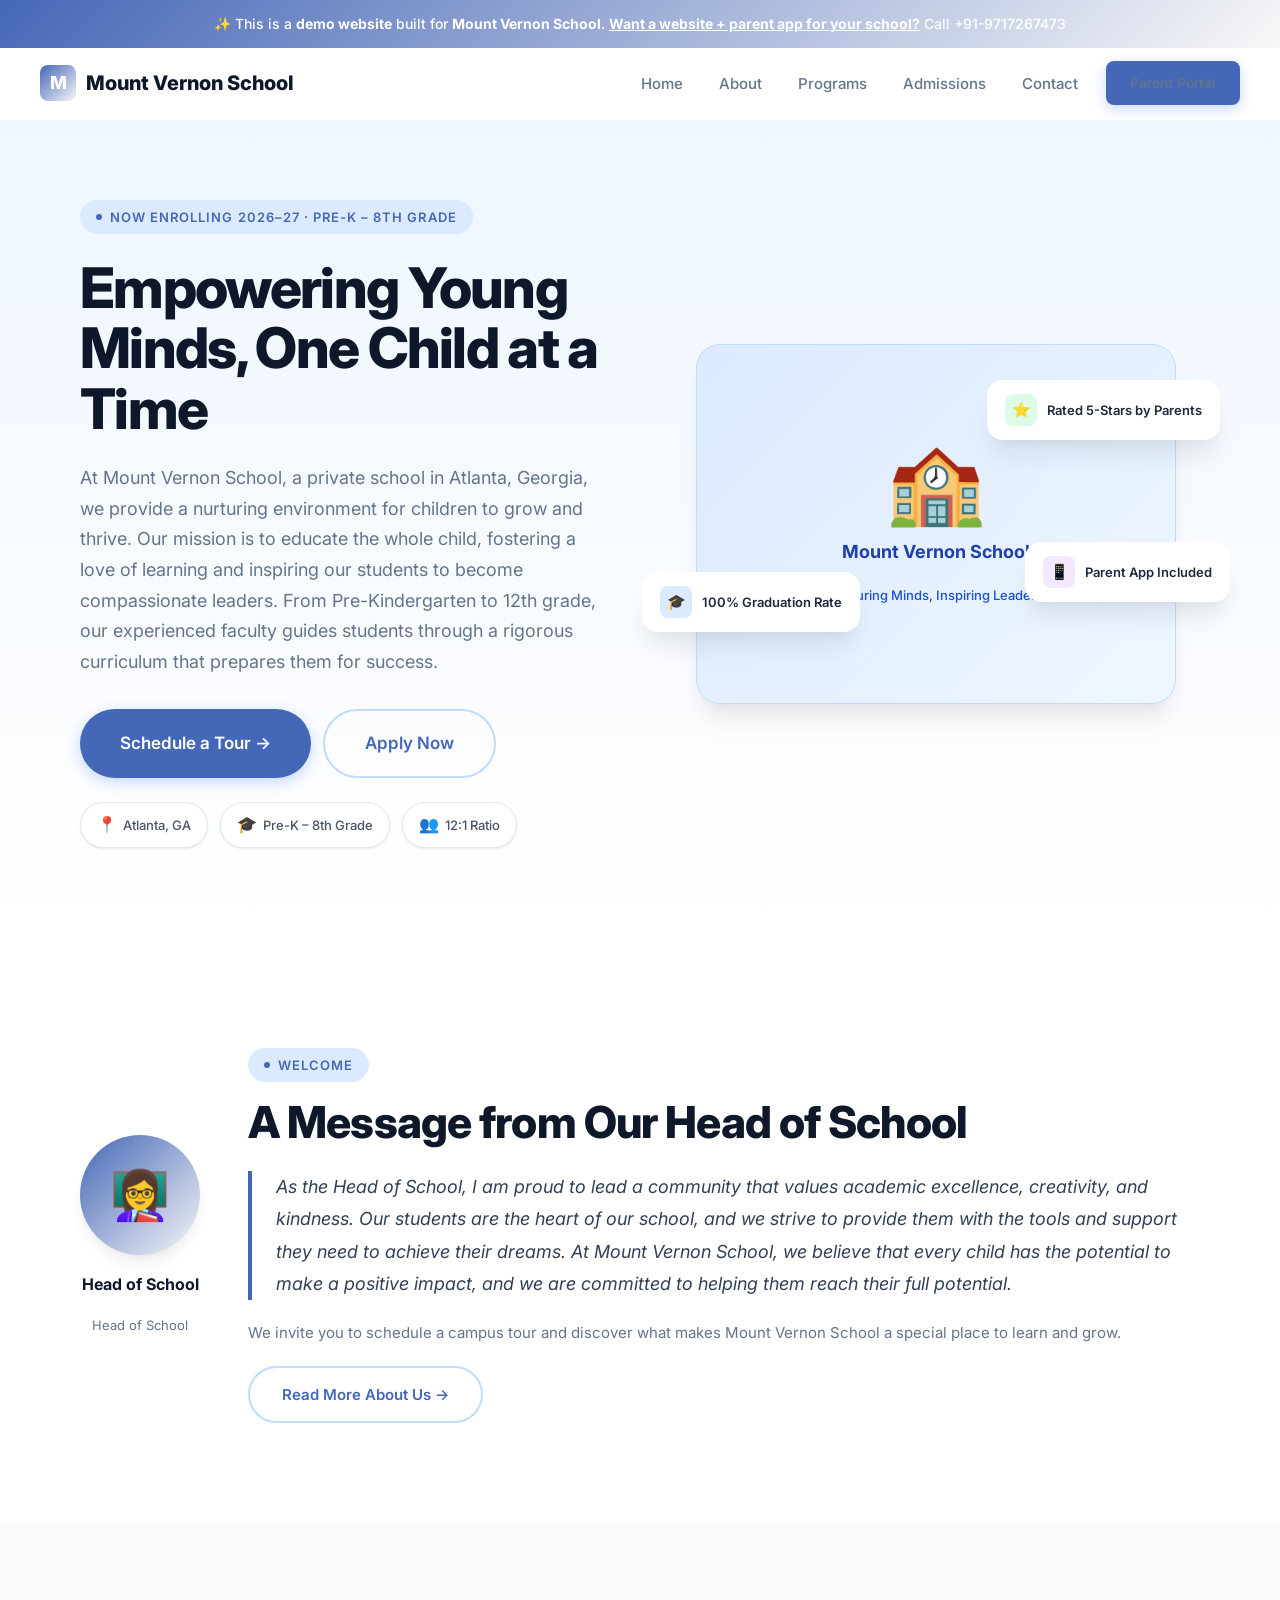
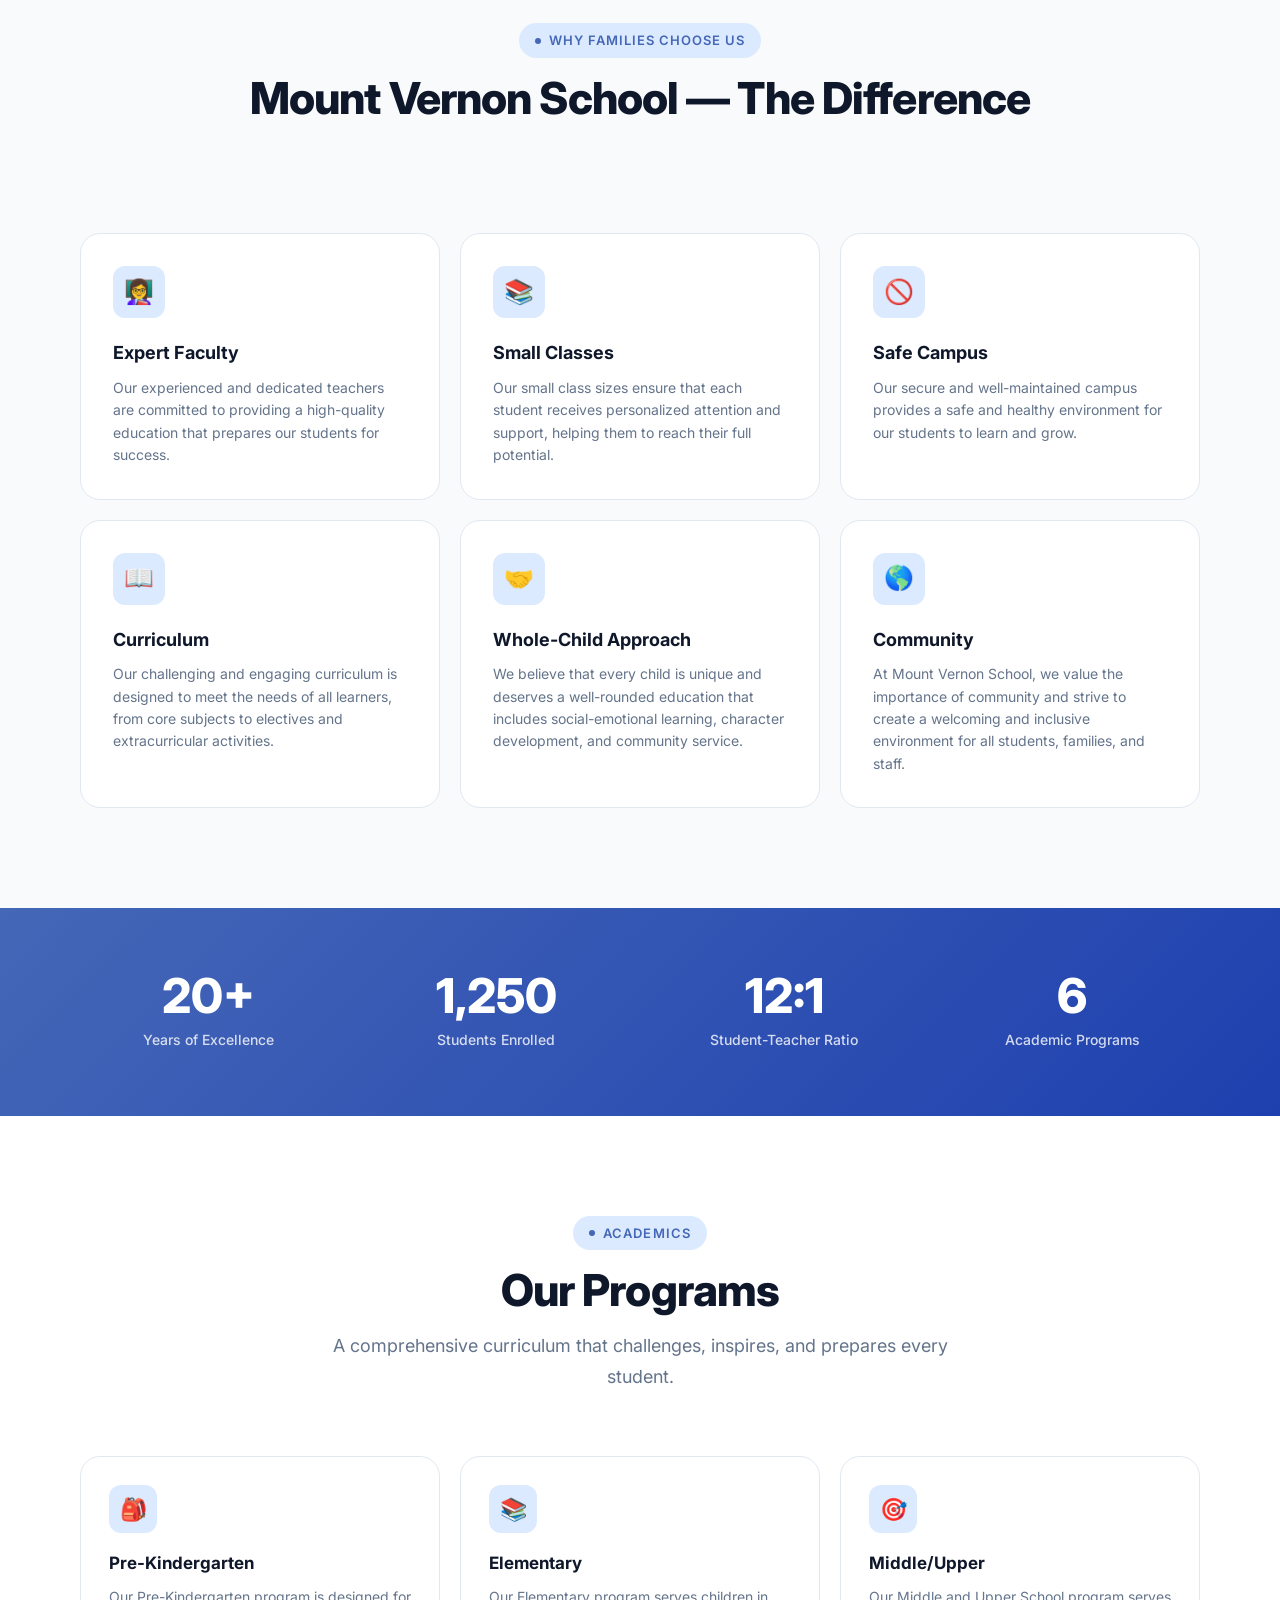
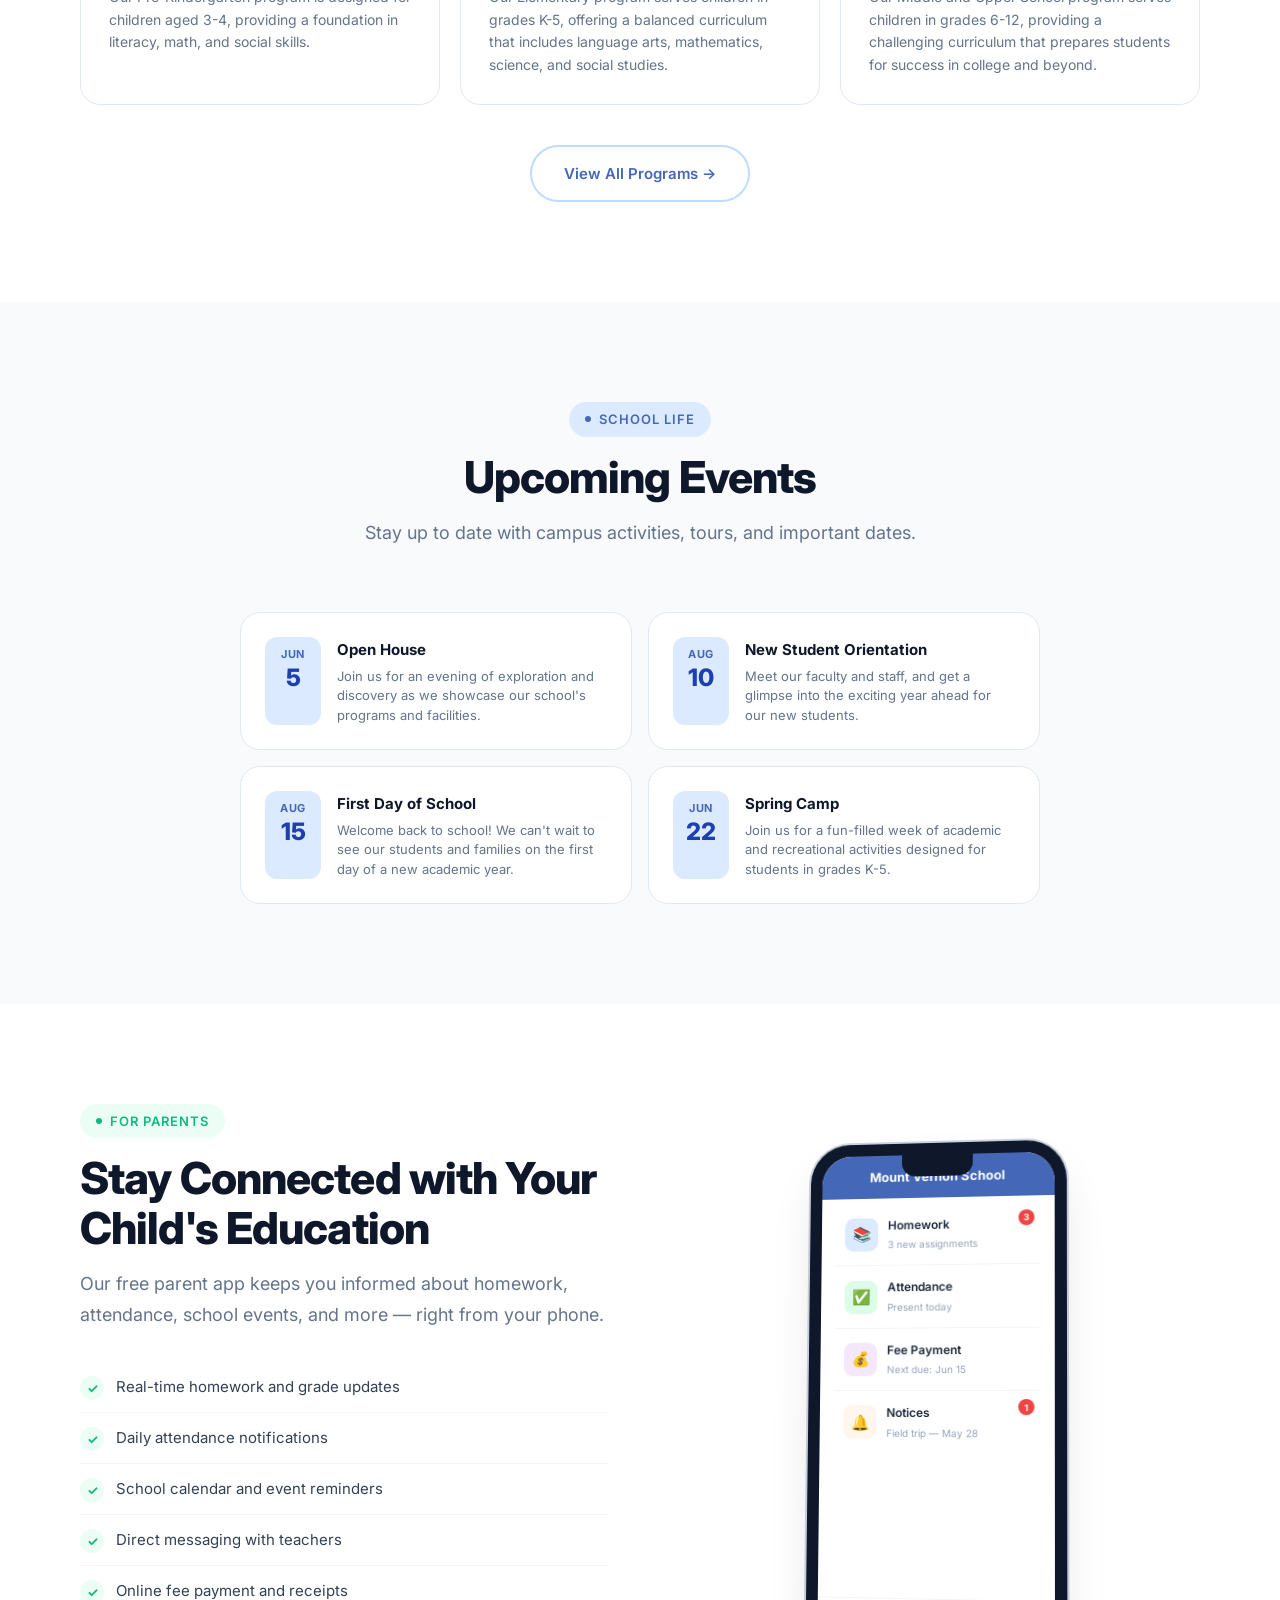
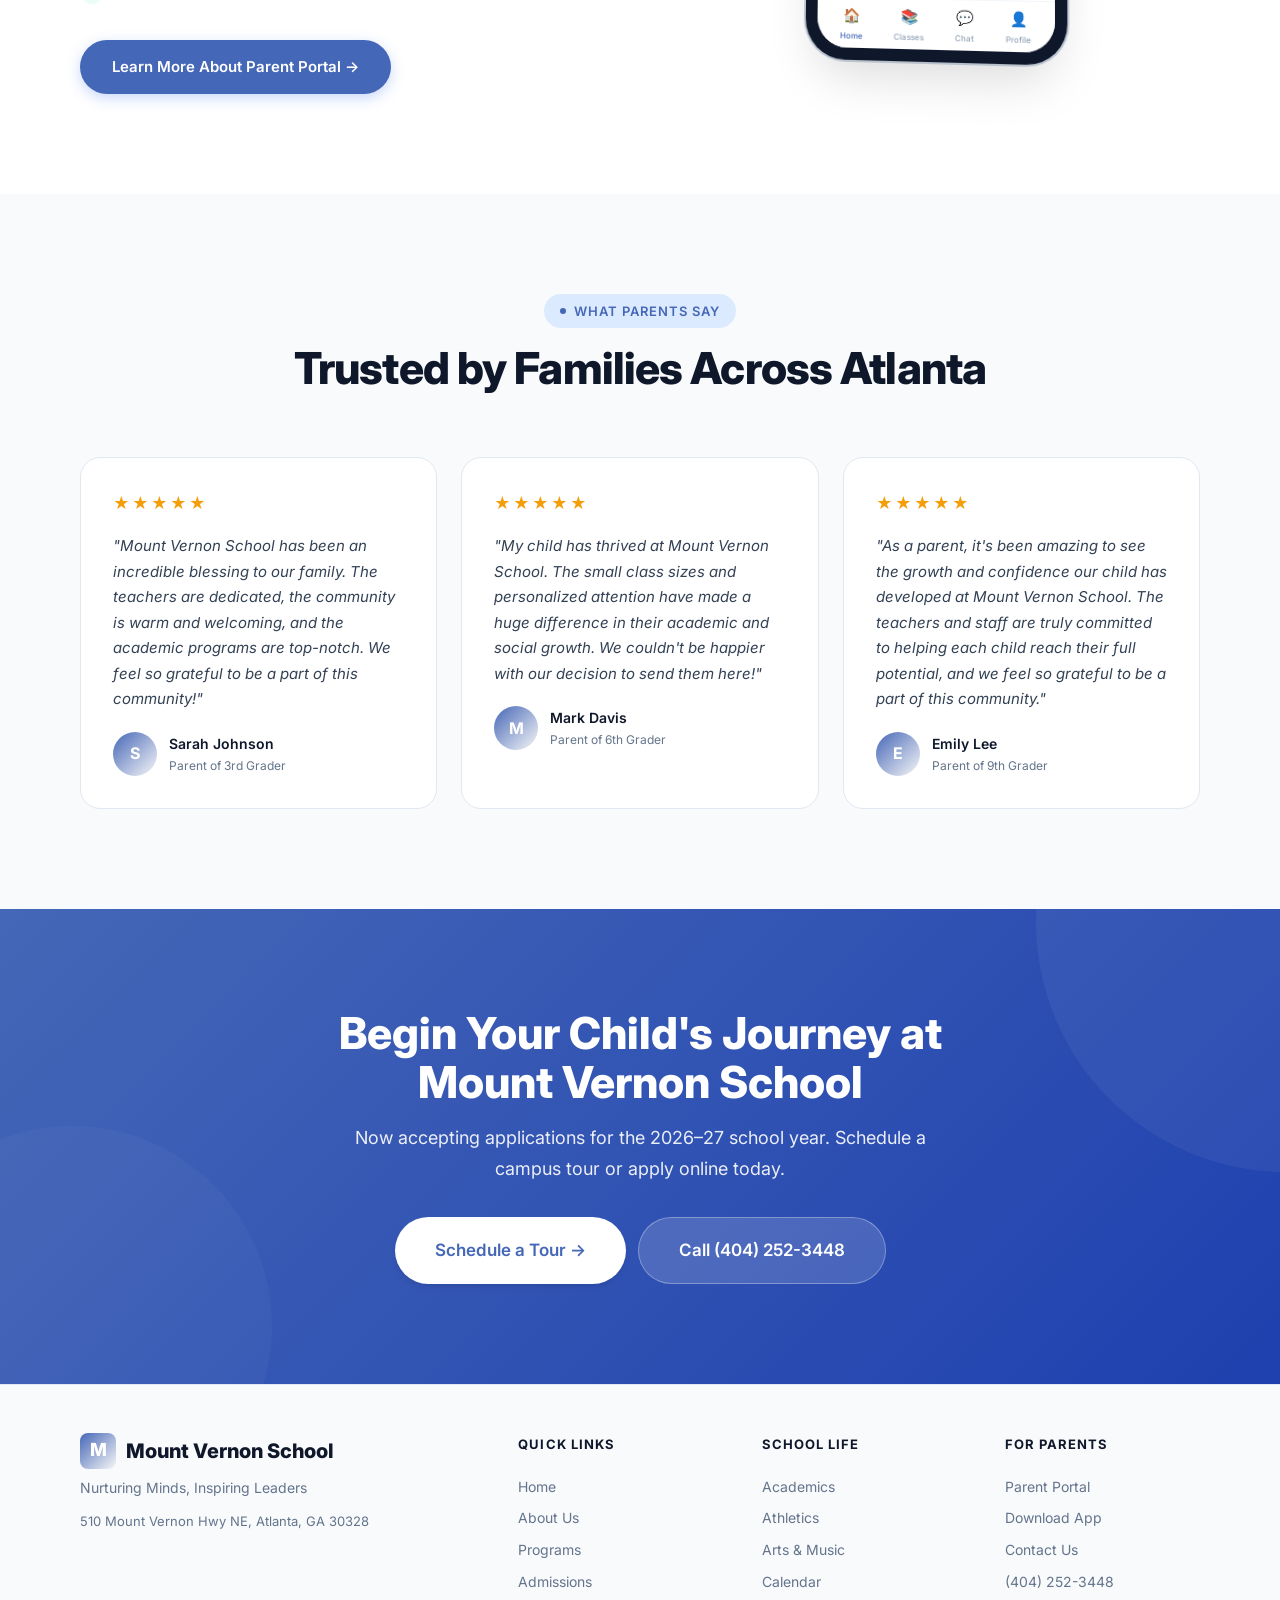
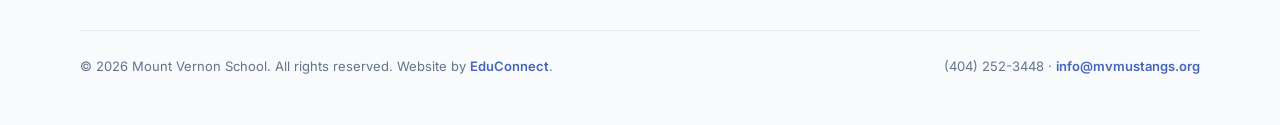
==== commit 503d5e18: "Initial demo site for Mount Vernon School" ====
--- a/index.html
+++ b/index.html
@@ -25,8 +25,8 @@
 <section class="hero"><div class="container"><div class="hero-inner">
   <div class="hero-content">
     <div class="badge animate-on-scroll mb-6">Now Enrolling 2026–27 · Pre-K – 8th Grade</div>
-    <h1 class="heading-xl animate-on-scroll mb-6">Empowering Young Minds in Atlanta's Heart</h1>
-    <p class="text-lg text-muted animate-on-scroll mb-8">At Mount Vernon School, we nurture a community of curious learners, where students from preschool to 12th grade thrive in a supportive, inclusive environment. Our faculty and staff are dedicated to fostering a love of learning, creativity, and exploration. We're proud to be a beacon of excellence in private education in Atlanta, Georgia.</p>
+    <h1 class="heading-xl animate-on-scroll mb-6">Empowering Young Minds, One Child at a Time</h1>
+    <p class="text-lg text-muted animate-on-scroll mb-8">At Mount Vernon School, a private school in Atlanta, Georgia, we provide a nurturing environment for children to grow and thrive. Our mission is to educate the whole child, fostering a love of learning and inspiring our students to become compassionate leaders. From Pre-Kindergarten to 12th grade, our experienced faculty guides students through a rigorous curriculum that prepares them for success.</p>
     <div class="hero-actions animate-on-scroll">
       <a href="/admissions.html" class="btn btn-primary btn-lg">Schedule a Tour →</a>
       <a href="/admissions.html" class="btn btn-outline btn-lg">Apply Now</a>
@@ -39,7 +39,7 @@
   </div>
   <div class="hero-visual animate-on-scroll">
     <div class="school-illustration"><div class="school-illustration-inner">
-      <div class="school-building">🏫</div><h3>Mount Vernon School</h3><p>Nurturing Minds, Shaping Futures</p>
+      <div class="school-building">🏫</div><h3>Mount Vernon School</h3><p>Nurturing Minds, Inspiring Leaders</p>
     </div></div>
     <div class="float-card card-1"><div class="fc-icon green">⭐</div>Rated 5-Stars by Parents</div>
     <div class="float-card card-2"><div class="fc-icon blue">🎓</div>100% Graduation Rate</div>
@@ -55,7 +55,7 @@
   <div class="welcome-text animate-on-scroll">
     <div class="badge mb-4">Welcome</div>
     <h2 class="heading-lg mb-6">A Message from Our Head of School</h2>
-    <blockquote>As the Head of School, I'm humbled to lead a community of passionate educators and families who share a commitment to helping our students grow into confident, compassionate leaders. At Mount Vernon School, we believe that every child is unique and deserving of a personalized education that sparks their curiosity and creativity.</blockquote>
+    <blockquote>As the Head of School, I am proud to lead a community that values academic excellence, creativity, and kindness. Our students are the heart of our school, and we strive to provide them with the tools and support they need to achieve their dreams. At Mount Vernon School, we believe that every child has the potential to make a positive impact, and we are committed to helping them reach their full potential.</blockquote>
     <p>We invite you to schedule a campus tour and discover what makes Mount Vernon School a special place to learn and grow.</p>
     <a href="/about.html" class="btn btn-outline" style="margin-top:20px">Read More About Us →</a>
   </div>
@@ -69,22 +69,22 @@
   </div>
   <div class="features-grid">
       <div class="feature-card animate-on-scroll stagger-1">
-        <div class="feature-icon">👩‍🏫</div><h3>Expert Faculty</h3><p>Our faculty is comprised of experienced educators who are passionate about teaching and dedicated to helping our students succeed.</p>
+        <div class="feature-icon">👩‍🏫</div><h3>Expert Faculty</h3><p>Our experienced and dedicated teachers are committed to providing a high-quality education that prepares our students for success.</p>
       </div>
       <div class="feature-card animate-on-scroll stagger-2">
-        <div class="feature-icon">📚</div><h3>Small Class Sizes</h3><p>With a student-to-faculty ratio of 10:1, our students receive personalized attention and support in a nurturing environment.</p>
+        <div class="feature-icon">📚</div><h3>Small Classes</h3><p>Our small class sizes ensure that each student receives personalized attention and support, helping them to reach their full potential.</p>
       </div>
       <div class="feature-card animate-on-scroll stagger-3">
-        <div class="feature-icon">🔒</div><h3>Safe Campus</h3><p>Our campus is a secure and welcoming space, designed to promote a sense of community and belonging among our students and families.</p>
+        <div class="feature-icon">🚫</div><h3>Safe Campus</h3><p>Our secure and well-maintained campus provides a safe and healthy environment for our students to learn and grow.</p>
       </div>
       <div class="feature-card animate-on-scroll stagger-4">
-        <div class="feature-icon">📊</div><h3>Rigorous Curriculum</h3><p>Our curriculum is designed to challenge and engage our students, preparing them for success in college and beyond.</p>
+        <div class="feature-icon">📖</div><h3>Curriculum</h3><p>Our challenging and engaging curriculum is designed to meet the needs of all learners, from core subjects to electives and extracurricular activities.</p>
       </div>
       <div class="feature-card animate-on-scroll stagger-5">
-        <div class="feature-icon">🌈</div><h3>Whole-Child Approach</h3><p>We believe in educating the whole child, fostering social-emotional learning, and promoting character development alongside academic achievement.</p>
+        <div class="feature-icon">🤝</div><h3>Whole-Child Approach</h3><p>We believe that every child is unique and deserves a well-rounded education that includes social-emotional learning, character development, and community service.</p>
       </div>
       <div class="feature-card animate-on-scroll stagger-6">
-        <div class="feature-icon">🌎</div><h3>Strong Community</h3><p>Our community is built on a foundation of mutual respect, empathy, and support, providing a nurturing environment for our students to grow and thrive.</p>
+        <div class="feature-icon">🌎</div><h3>Community</h3><p>At Mount Vernon School, we value the importance of community and strive to create a welcoming and inclusive environment for all students, families, and staff.</p>
       </div></div>
 </div></section>
 
@@ -92,7 +92,7 @@
   <div class="animate-on-scroll stagger-1"><div class="stat-value" data-count="20" data-suffix="+">0+</div><div class="stat-label">Years of Excellence</div></div>
   <div class="animate-on-scroll stagger-2"><div class="stat-value" data-count="1250">0</div><div class="stat-label">Students Enrolled</div></div>
   <div class="animate-on-scroll stagger-3"><div class="stat-value">12:1</div><div class="stat-label">Student-Teacher Ratio</div></div>
-  <div class="animate-on-scroll stagger-4"><div class="stat-value" data-count="7">0</div><div class="stat-label">Academic Programs</div></div>
+  <div class="animate-on-scroll stagger-4"><div class="stat-value" data-count="6">0</div><div class="stat-label">Academic Programs</div></div>
 </div></div></section>
 
 <section class="programs-section section-padding"><div class="container">
@@ -103,13 +103,13 @@
   </div>
   <div class="programs-grid">
       <div class="program-card animate-on-scroll stagger-1">
-        <div class="program-icon">🎒</div><h3>Pre-Kindergarten</h3><p>Our Pre-K program is specifically designed for children aged 2-4, with a focus on play-based learning, socialization, and emotional development. Our experienced teachers create a nurturing environment that encourages curiosity and exploration.</p>
+        <div class="program-icon">🎒</div><h3>Pre-Kindergarten</h3><p>Our Pre-Kindergarten program is designed for children aged 3-4, providing a foundation in literacy, math, and social skills.</p>
       </div>
       <div class="program-card animate-on-scroll stagger-2">
-        <div class="program-icon">📚</div><h3>Elementary</h3><p>From grades K-5, our elementary program emphasizes foundational skills in reading, writing, mathematics, and science, alongside creative expression in music, art, and physical education.</p>
+        <div class="program-icon">📚</div><h3>Elementary</h3><p>Our Elementary program serves children in grades K-5, offering a balanced curriculum that includes language arts, mathematics, science, and social studies.</p>
       </div>
       <div class="program-card animate-on-scroll stagger-3">
-        <div class="program-icon">📖</div><h3>Middle School</h3><p>In grades 6-8, our middle school program builds on the foundations established in elementary school, with a focus on developing critical thinking, research, and presentation skills, as well as exploring interests in STEM, arts, and athletics.</p>
+        <div class="program-icon">🎯</div><h3>Middle/Upper</h3><p>Our Middle and Upper School program serves children in grades 6-12, providing a challenging curriculum that prepares students for success in college and beyond.</p>
       </div></div>
   <div class="text-center animate-on-scroll" style="margin-top:40px"><a href="/programs.html" class="btn btn-outline">View All Programs →</a></div>
 </div></section>
@@ -122,16 +122,16 @@
   </div>
   <div class="events-grid"><div class="event-card animate-on-scroll stagger-1">
         <div class="event-date"><div class="month">Jun</div><div class="day">5</div></div>
-        <div class="event-info"><h4>Open House</h4><p>Join us for our Open House event, where you can meet our faculty, explore our facilities, and learn more about our programs and community.</p></div>
+        <div class="event-info"><h4>Open House</h4><p>Join us for an evening of exploration and discovery as we showcase our school's programs and facilities.</p></div>
       </div><div class="event-card animate-on-scroll stagger-2">
+        <div class="event-date"><div class="month">Aug</div><div class="day">10</div></div>
+        <div class="event-info"><h4>New Student Orientation</h4><p>Meet our faculty and staff, and get a glimpse into the exciting year ahead for our new students.</p></div>
+      </div><div class="event-card animate-on-scroll stagger-3">
         <div class="event-date"><div class="month">Aug</div><div class="day">15</div></div>
-        <div class="event-info"><h4>New Student Orientation</h4><p>Our New Student Orientation is a fun and informative event designed to help our new students and families get settled into our community.</p></div>
-      </div><div class="event-card animate-on-scroll stagger-3">
-        <div class="event-date"><div class="month">Sep</div><div class="day">1</div></div>
-        <div class="event-info"><h4>First Day of School</h4><p>Mark your calendars for the first day of school, when our students will return to campus and begin a new academic year.</p></div>
+        <div class="event-info"><h4>First Day of School</h4><p>Welcome back to school! We can't wait to see our students and families on the first day of a new academic year.</p></div>
       </div><div class="event-card animate-on-scroll stagger-4">
-        <div class="event-date"><div class="month">Nov</div><div class="day">11</div></div>
-        <div class="event-info"><h4>Parent-Teacher Conferences</h4><p>Our Parent-Teacher Conferences are a valuable opportunity for our parents and teachers to discuss student progress and set goals for the remainder of the year.</p></div>
+        <div class="event-date"><div class="month">Jun</div><div class="day">22</div></div>
+        <div class="event-info"><h4>Spring Camp</h4><p>Join us for a fun-filled week of academic and recreational activities designed for students in grades K-5.</p></div>
       </div></div>
 </div></section>
 
@@ -176,21 +176,21 @@
   <div class="testimonials-grid">
       <div class="testimonial-card animate-on-scroll stagger-1">
         <div class="stars"><span class="star">★</span><span class="star">★</span><span class="star">★</span><span class="star">★</span><span class="star">★</span></div>
-        <p class="testimonial-text">"Mount Vernon School has been a lifesaver for our family. The community is incredibly supportive, and the teachers are passionate and dedicated to helping our children grow and thrive."</p>
-        <div class="testimonial-author"><div class="author-avatar">E</div>
-        <div class="author-info"><div class="author-name">Emily Johnson</div><div class="author-role">Parent of 3rd Grader</div></div></div>
+        <p class="testimonial-text">"Mount Vernon School has been an incredible blessing to our family. The teachers are dedicated, the community is warm and welcoming, and the academic programs are top-notch. We feel so grateful to be a part of this community!"</p>
+        <div class="testimonial-author"><div class="author-avatar">S</div>
+        <div class="author-info"><div class="author-name">Sarah Johnson</div><div class="author-role">Parent of 3rd Grader</div></div></div>
       </div>
       <div class="testimonial-card animate-on-scroll stagger-2">
         <div class="stars"><span class="star">★</span><span class="star">★</span><span class="star">★</span><span class="star">★</span><span class="star">★</span></div>
-        <p class="testimonial-text">"We were blown away by the faculty's expertise and commitment to our child's education. The school's focus on character development and community service has been a perfect fit for our values."</p>
+        <p class="testimonial-text">"My child has thrived at Mount Vernon School. The small class sizes and personalized attention have made a huge difference in their academic and social growth. We couldn't be happier with our decision to send them here!"</p>
         <div class="testimonial-author"><div class="author-avatar">M</div>
-        <div class="author-info"><div class="author-name">Michael Davis</div><div class="author-role">Parent of 6th Grader</div></div></div>
+        <div class="author-info"><div class="author-name">Mark Davis</div><div class="author-role">Parent of 6th Grader</div></div></div>
       </div>
       <div class="testimonial-card animate-on-scroll stagger-3">
         <div class="stars"><span class="star">★</span><span class="star">★</span><span class="star">★</span><span class="star">★</span><span class="star">★</span></div>
-        <p class="testimonial-text">"Our child has flourished at Mount Vernon School, making lifelong friends and developing a love of learning that will stay with them forever. We couldn't be more grateful for this incredible community."</p>
-        <div class="testimonial-author"><div class="author-avatar">S</div>
-        <div class="author-info"><div class="author-name">Sarah Lee</div><div class="author-role">Parent of 9th Grader</div></div></div>
+        <p class="testimonial-text">"As a parent, it's been amazing to see the growth and confidence our child has developed at Mount Vernon School. The teachers and staff are truly committed to helping each child reach their full potential, and we feel so grateful to be a part of this community."</p>
+        <div class="testimonial-author"><div class="author-avatar">E</div>
+        <div class="author-info"><div class="author-name">Emily Lee</div><div class="author-role">Parent of 9th Grader</div></div></div>
       </div></div>
 </div></section>
 
@@ -207,7 +207,7 @@
     <div class="footer-grid">
       <div class="footer-brand">
         <div class="logo" style="margin-bottom:8px"><span class="logo-icon">M</span>Mount Vernon School</div>
-        <p>Nurturing Minds, Shaping Futures</p>
+        <p>Nurturing Minds, Inspiring Leaders</p>
         <p style="margin-top:12px;font-size:13px">510 Mount Vernon Hwy NE, Atlanta, GA 30328</p>
       </div>
       <div class="footer-col"><h4>Quick Links</h4><a href="/">Home</a><a href="/about.html">About Us</a><a href="/programs.html">Programs</a><a href="/admissions.html">Admissions</a></div>
--- a/styles.css
+++ b/styles.css
@@ -1,8 +1,8 @@
 /* ===== DESIGN SYSTEM — LIGHT PROFESSIONAL ===== */
 :root{
-  --primary:#3498db;--primary-50:#eff6ff;--primary-100:#dbeafe;--primary-200:#bfdbfe;
-  --primary-500:#3498db;--primary-600:#1d4ed8;--primary-700:#1e40af;
-  --secondary:#f1c40f;--accent:#10b981;--accent-50:#ecfdf5;
+  --primary:#4567b7;--primary-50:#eff6ff;--primary-100:#dbeafe;--primary-200:#bfdbfe;
+  --primary-500:#4567b7;--primary-600:#1d4ed8;--primary-700:#1e40af;
+  --secondary:#f7f7f7;--accent:#10b981;--accent-50:#ecfdf5;
   --white:#fff;--gray-50:#f8fafc;--gray-100:#f1f5f9;--gray-200:#e2e8f0;--gray-300:#cbd5e1;
   --gray-400:#94a3b8;--gray-500:#64748b;--gray-600:#475569;--gray-700:#334155;
   --gray-800:#1e293b;--gray-900:#0f172a;
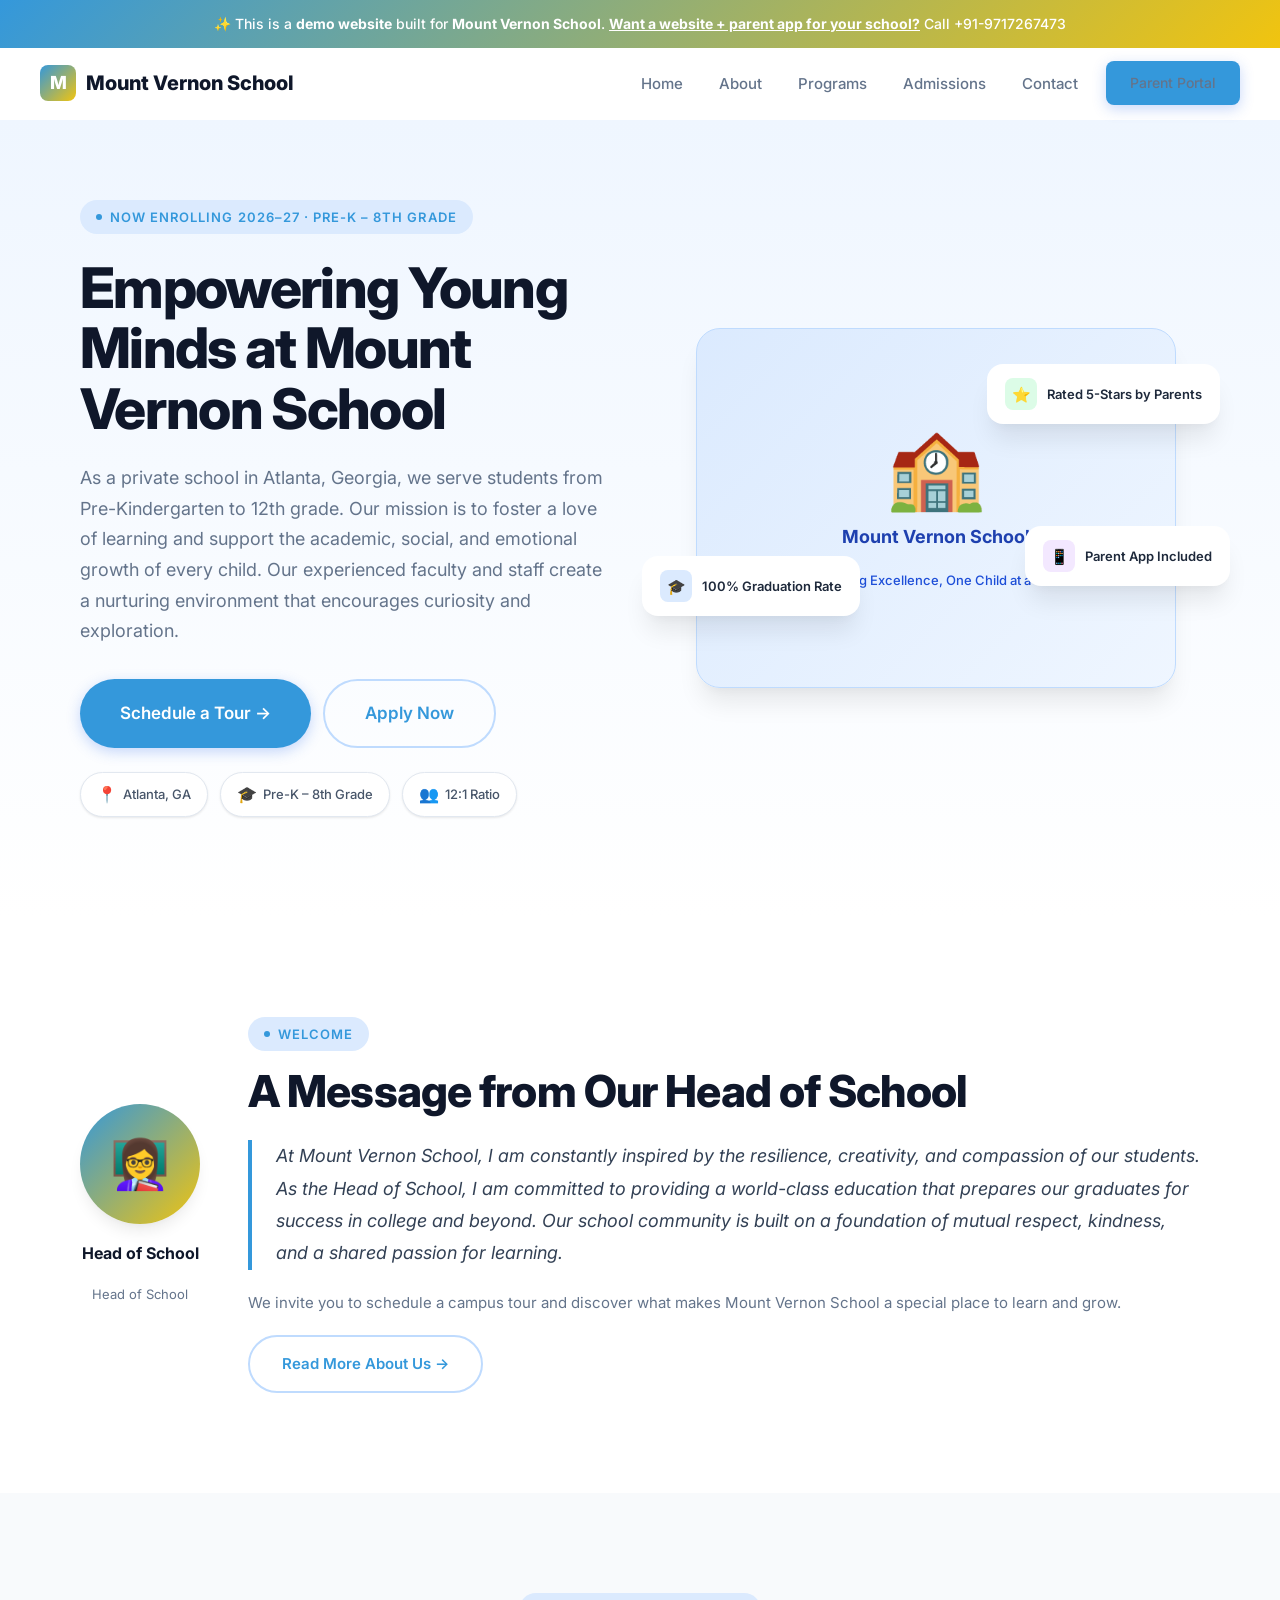
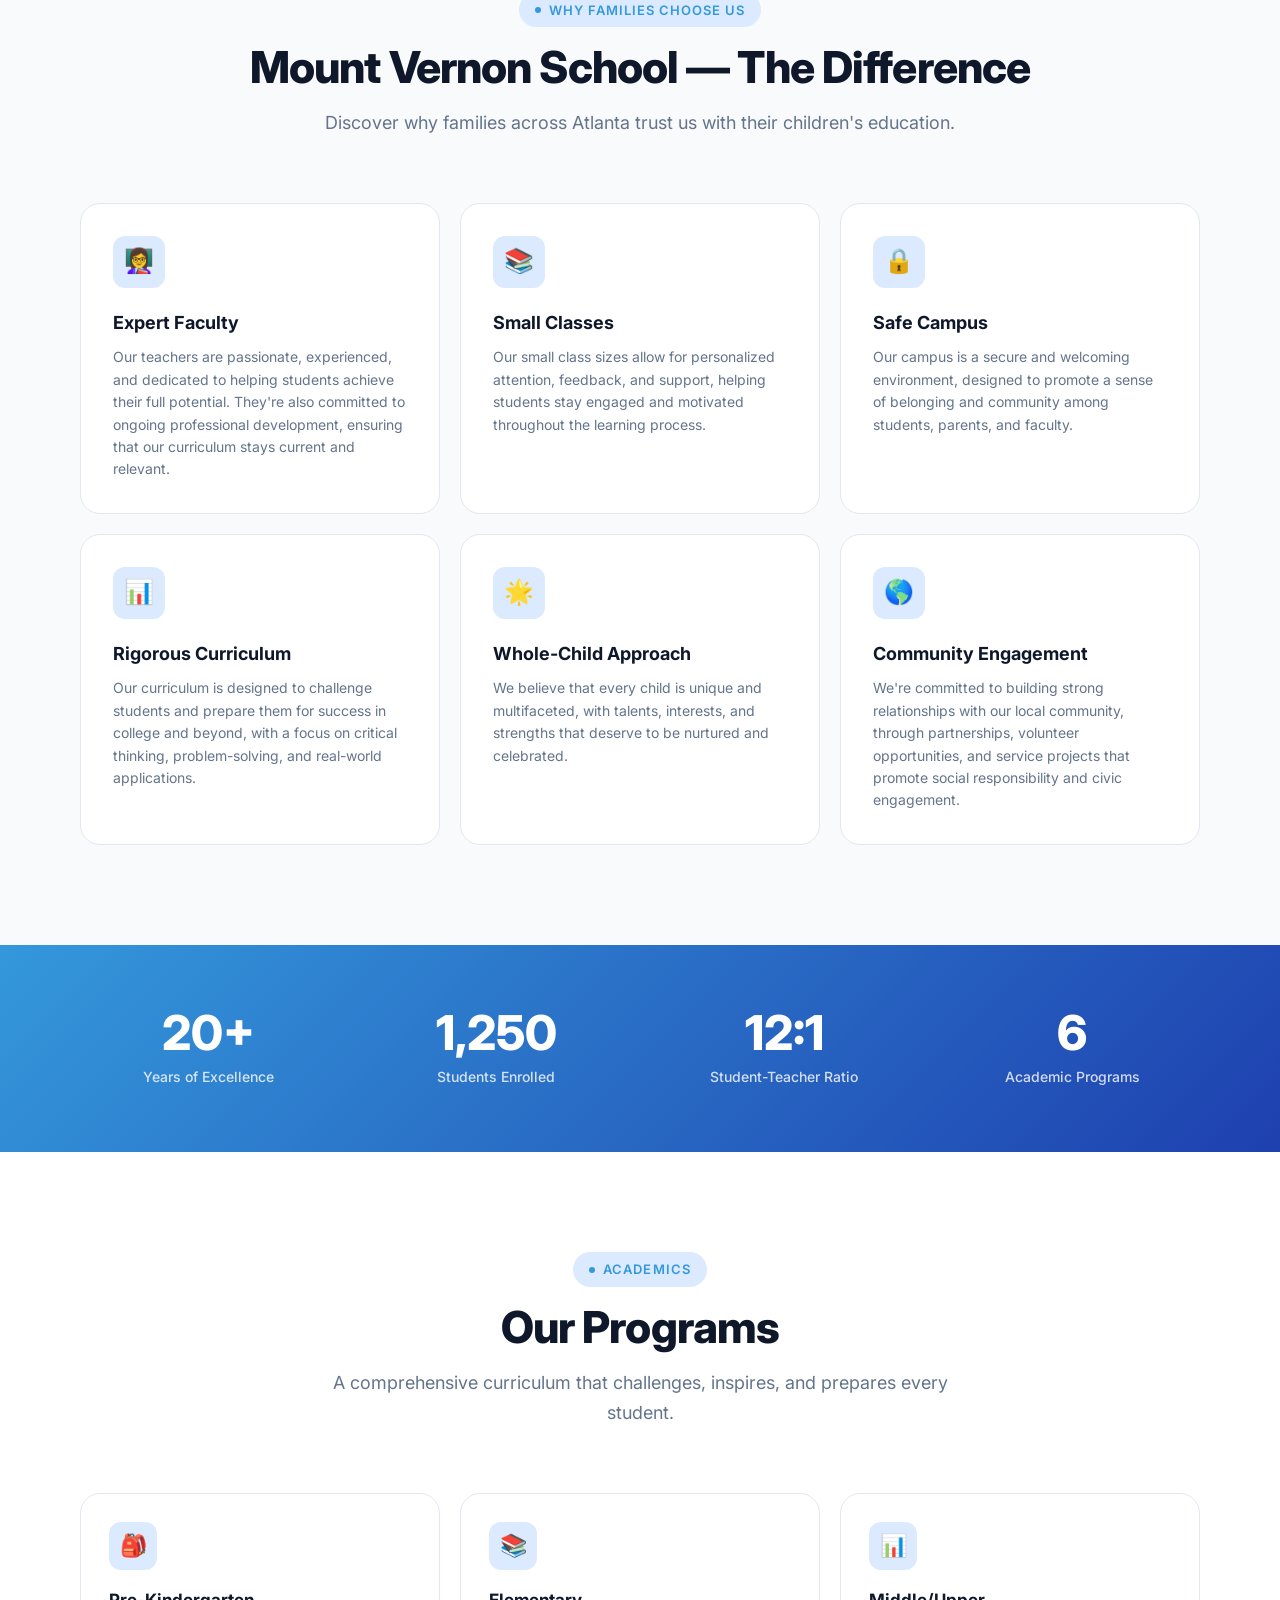
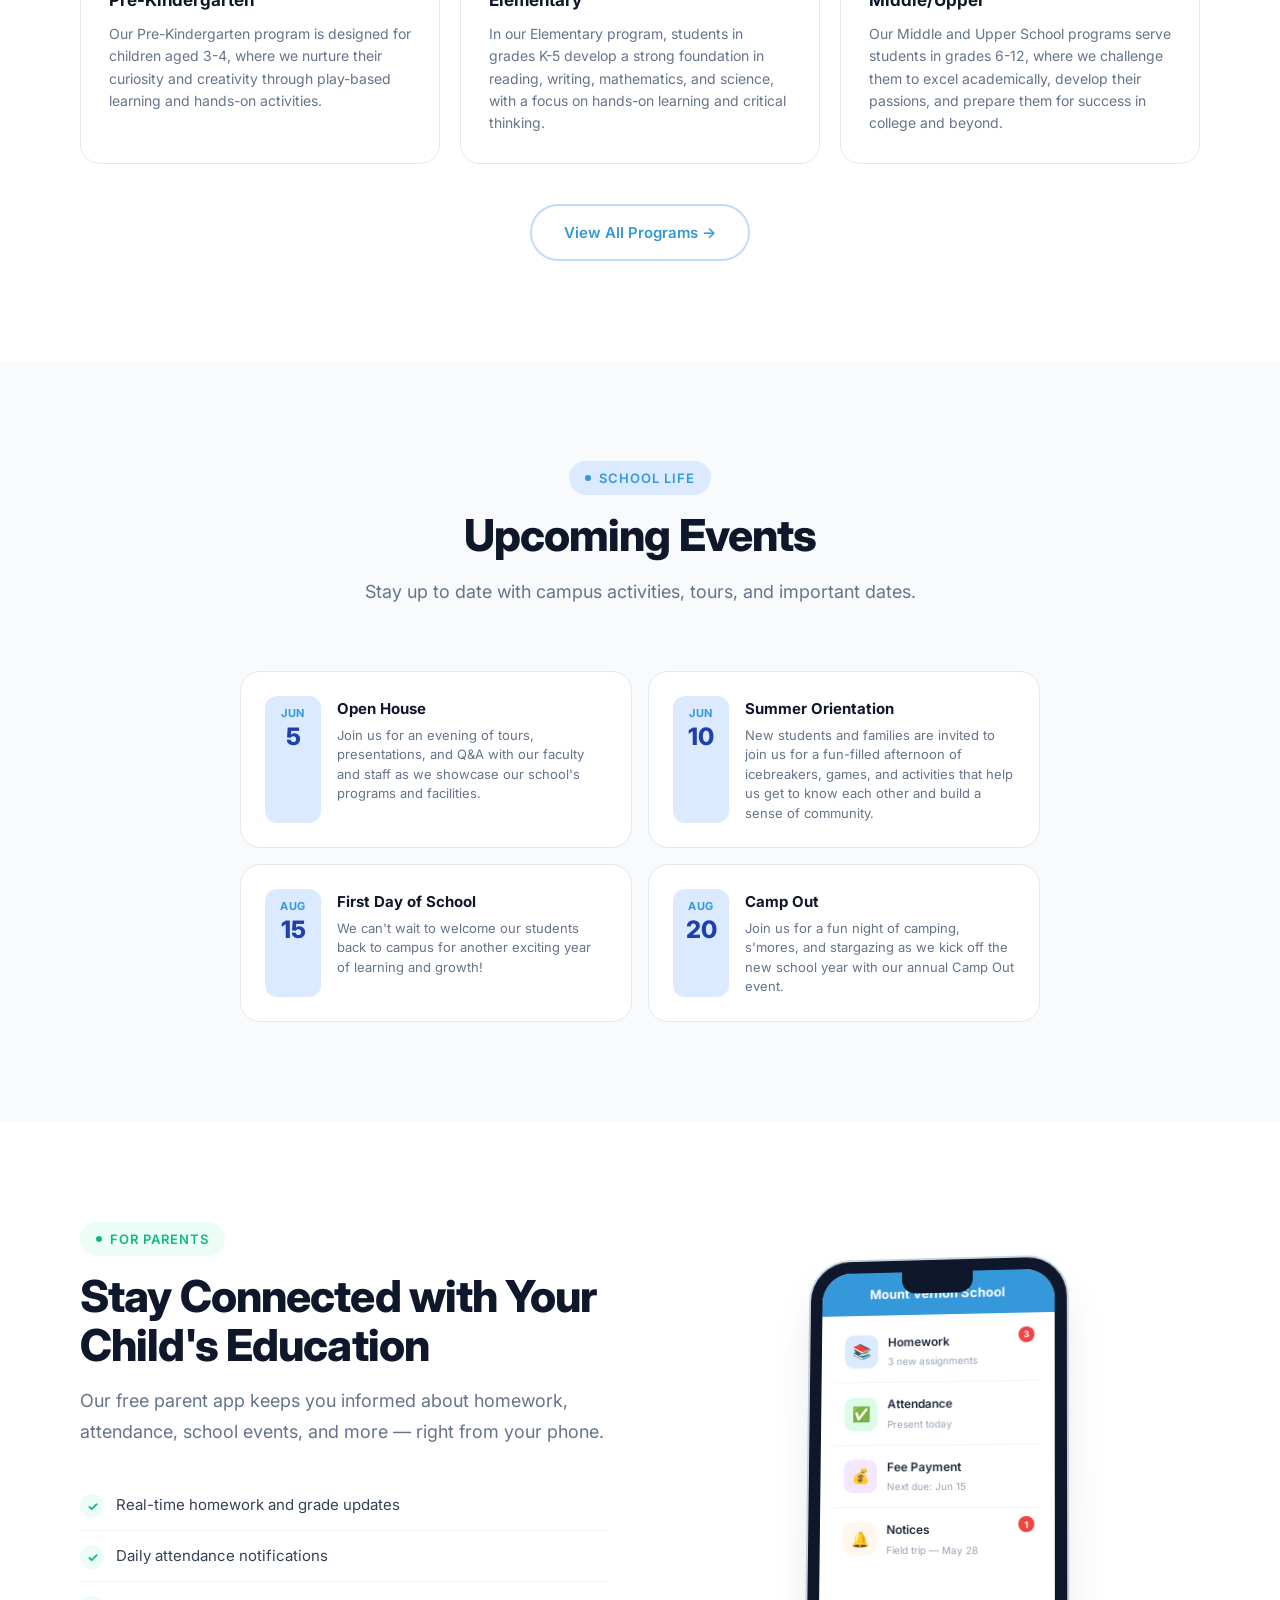
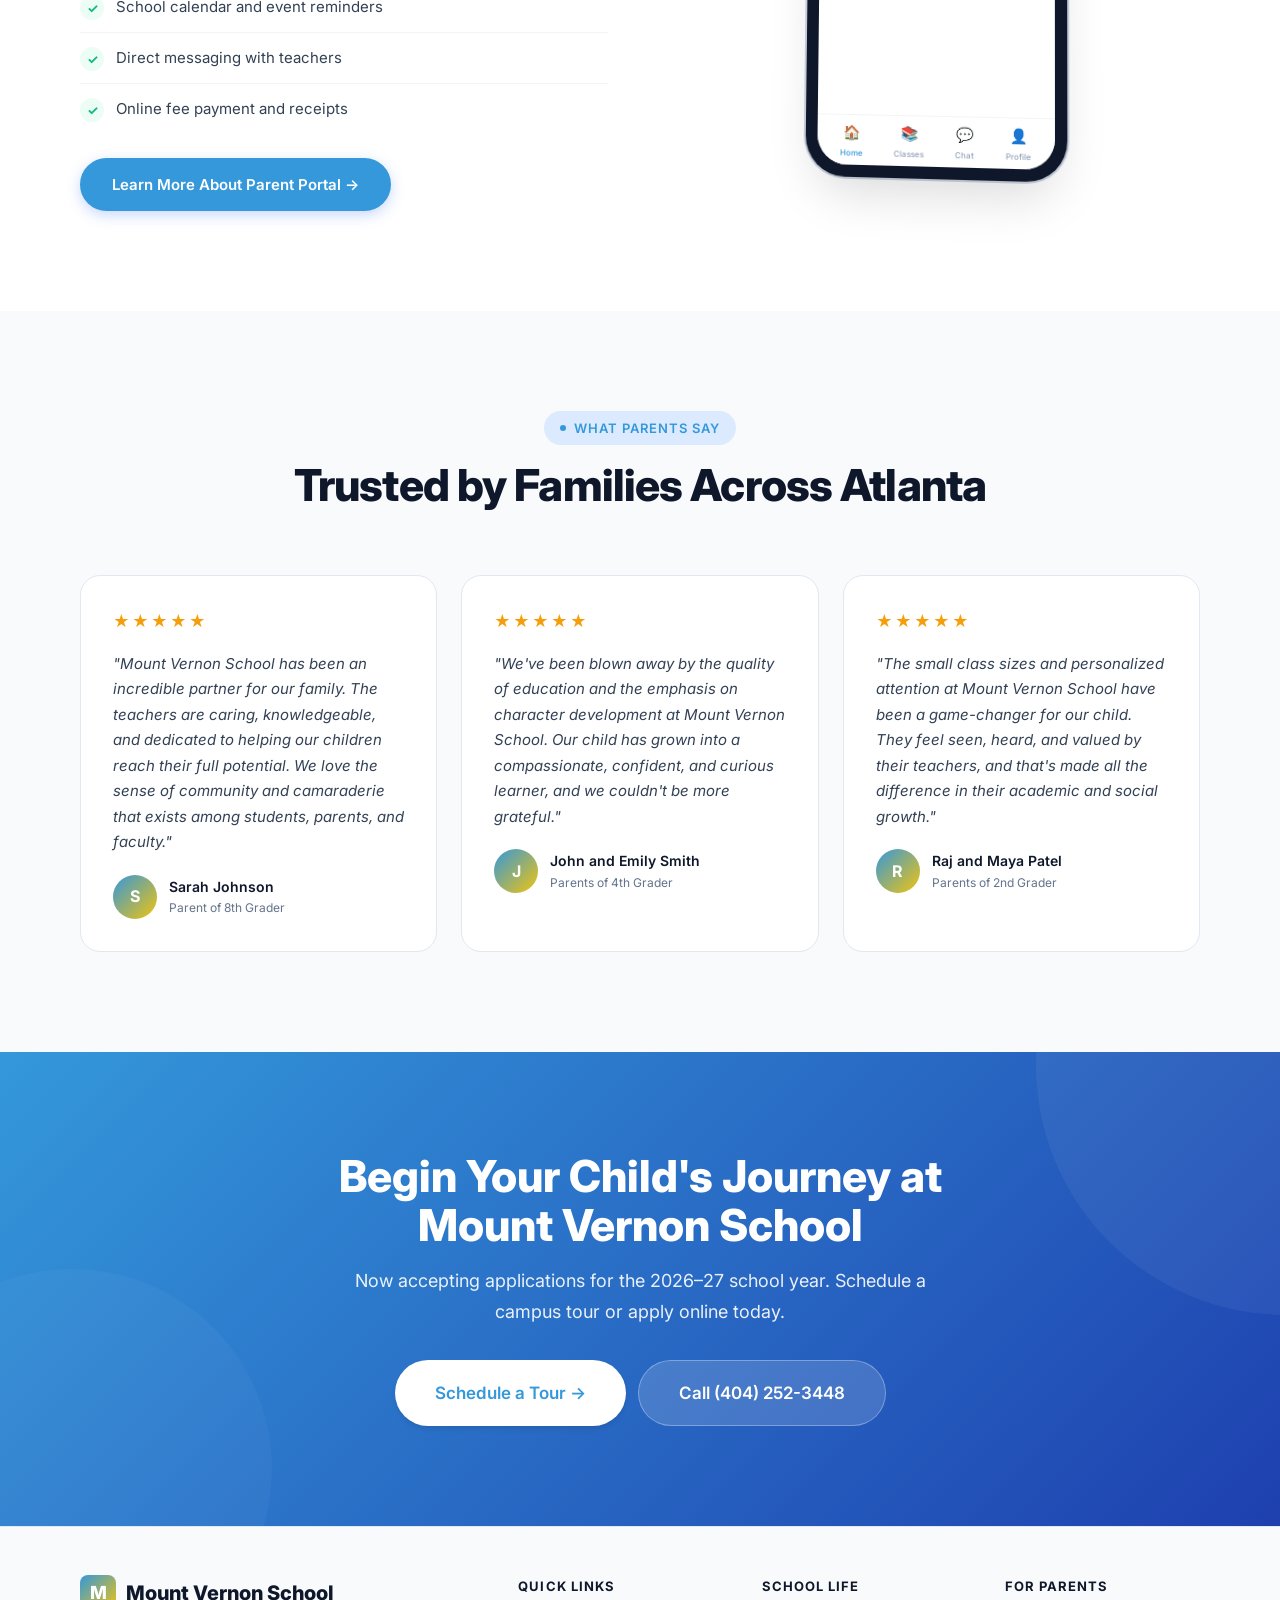
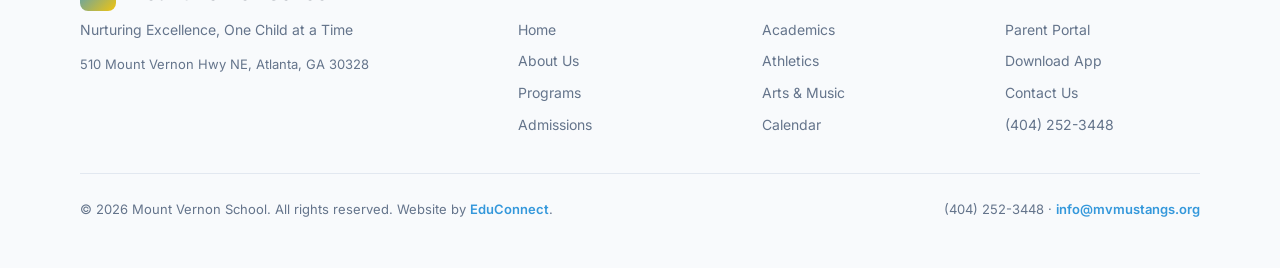
==== commit 2e52bed5: "Initial demo site for Mount Vernon School" ====
--- a/index.html
+++ b/index.html
@@ -25,8 +25,8 @@
 <section class="hero"><div class="container"><div class="hero-inner">
   <div class="hero-content">
     <div class="badge animate-on-scroll mb-6">Now Enrolling 2026–27 · Pre-K – 8th Grade</div>
-    <h1 class="heading-xl animate-on-scroll mb-6">Empowering Young Minds, One Child at a Time</h1>
-    <p class="text-lg text-muted animate-on-scroll mb-8">At Mount Vernon School, a private school in Atlanta, Georgia, we provide a nurturing environment for children to grow and thrive. Our mission is to educate the whole child, fostering a love of learning and inspiring our students to become compassionate leaders. From Pre-Kindergarten to 12th grade, our experienced faculty guides students through a rigorous curriculum that prepares them for success.</p>
+    <h1 class="heading-xl animate-on-scroll mb-6">Empowering Young Minds at Mount Vernon School</h1>
+    <p class="text-lg text-muted animate-on-scroll mb-8">As a private school in Atlanta, Georgia, we serve students from Pre-Kindergarten to 12th grade. Our mission is to foster a love of learning and support the academic, social, and emotional growth of every child. Our experienced faculty and staff create a nurturing environment that encourages curiosity and exploration.</p>
     <div class="hero-actions animate-on-scroll">
       <a href="/admissions.html" class="btn btn-primary btn-lg">Schedule a Tour →</a>
       <a href="/admissions.html" class="btn btn-outline btn-lg">Apply Now</a>
@@ -39,7 +39,7 @@
   </div>
   <div class="hero-visual animate-on-scroll">
     <div class="school-illustration"><div class="school-illustration-inner">
-      <div class="school-building">🏫</div><h3>Mount Vernon School</h3><p>Nurturing Minds, Inspiring Leaders</p>
+      <div class="school-building">🏫</div><h3>Mount Vernon School</h3><p>Nurturing Excellence, One Child at a Time</p>
     </div></div>
     <div class="float-card card-1"><div class="fc-icon green">⭐</div>Rated 5-Stars by Parents</div>
     <div class="float-card card-2"><div class="fc-icon blue">🎓</div>100% Graduation Rate</div>
@@ -55,7 +55,7 @@
   <div class="welcome-text animate-on-scroll">
     <div class="badge mb-4">Welcome</div>
     <h2 class="heading-lg mb-6">A Message from Our Head of School</h2>
-    <blockquote>As the Head of School, I am proud to lead a community that values academic excellence, creativity, and kindness. Our students are the heart of our school, and we strive to provide them with the tools and support they need to achieve their dreams. At Mount Vernon School, we believe that every child has the potential to make a positive impact, and we are committed to helping them reach their full potential.</blockquote>
+    <blockquote>At Mount Vernon School, I am constantly inspired by the resilience, creativity, and compassion of our students. As the Head of School, I am committed to providing a world-class education that prepares our graduates for success in college and beyond. Our school community is built on a foundation of mutual respect, kindness, and a shared passion for learning.</blockquote>
     <p>We invite you to schedule a campus tour and discover what makes Mount Vernon School a special place to learn and grow.</p>
     <a href="/about.html" class="btn btn-outline" style="margin-top:20px">Read More About Us →</a>
   </div>
@@ -69,22 +69,22 @@
   </div>
   <div class="features-grid">
       <div class="feature-card animate-on-scroll stagger-1">
-        <div class="feature-icon">👩‍🏫</div><h3>Expert Faculty</h3><p>Our experienced and dedicated teachers are committed to providing a high-quality education that prepares our students for success.</p>
+        <div class="feature-icon">👩‍🏫</div><h3>Expert Faculty</h3><p>Our teachers are passionate, experienced, and dedicated to helping students achieve their full potential. They're also committed to ongoing professional development, ensuring that our curriculum stays current and relevant.</p>
       </div>
       <div class="feature-card animate-on-scroll stagger-2">
-        <div class="feature-icon">📚</div><h3>Small Classes</h3><p>Our small class sizes ensure that each student receives personalized attention and support, helping them to reach their full potential.</p>
+        <div class="feature-icon">📚</div><h3>Small Classes</h3><p>Our small class sizes allow for personalized attention, feedback, and support, helping students stay engaged and motivated throughout the learning process.</p>
       </div>
       <div class="feature-card animate-on-scroll stagger-3">
-        <div class="feature-icon">🚫</div><h3>Safe Campus</h3><p>Our secure and well-maintained campus provides a safe and healthy environment for our students to learn and grow.</p>
+        <div class="feature-icon">🔒</div><h3>Safe Campus</h3><p>Our campus is a secure and welcoming environment, designed to promote a sense of belonging and community among students, parents, and faculty.</p>
       </div>
       <div class="feature-card animate-on-scroll stagger-4">
-        <div class="feature-icon">📖</div><h3>Curriculum</h3><p>Our challenging and engaging curriculum is designed to meet the needs of all learners, from core subjects to electives and extracurricular activities.</p>
+        <div class="feature-icon">📊</div><h3>Rigorous Curriculum</h3><p>Our curriculum is designed to challenge students and prepare them for success in college and beyond, with a focus on critical thinking, problem-solving, and real-world applications.</p>
       </div>
       <div class="feature-card animate-on-scroll stagger-5">
-        <div class="feature-icon">🤝</div><h3>Whole-Child Approach</h3><p>We believe that every child is unique and deserves a well-rounded education that includes social-emotional learning, character development, and community service.</p>
+        <div class="feature-icon">🌟</div><h3>Whole-Child Approach</h3><p>We believe that every child is unique and multifaceted, with talents, interests, and strengths that deserve to be nurtured and celebrated.</p>
       </div>
       <div class="feature-card animate-on-scroll stagger-6">
-        <div class="feature-icon">🌎</div><h3>Community</h3><p>At Mount Vernon School, we value the importance of community and strive to create a welcoming and inclusive environment for all students, families, and staff.</p>
+        <div class="feature-icon">🌎</div><h3>Community Engagement</h3><p>We're committed to building strong relationships with our local community, through partnerships, volunteer opportunities, and service projects that promote social responsibility and civic engagement.</p>
       </div></div>
 </div></section>
 
@@ -103,13 +103,13 @@
   </div>
   <div class="programs-grid">
       <div class="program-card animate-on-scroll stagger-1">
-        <div class="program-icon">🎒</div><h3>Pre-Kindergarten</h3><p>Our Pre-Kindergarten program is designed for children aged 3-4, providing a foundation in literacy, math, and social skills.</p>
+        <div class="program-icon">🎒</div><h3>Pre-Kindergarten</h3><p>Our Pre-Kindergarten program is designed for children aged 3-4, where we nurture their curiosity and creativity through play-based learning and hands-on activities.</p>
       </div>
       <div class="program-card animate-on-scroll stagger-2">
-        <div class="program-icon">📚</div><h3>Elementary</h3><p>Our Elementary program serves children in grades K-5, offering a balanced curriculum that includes language arts, mathematics, science, and social studies.</p>
+        <div class="program-icon">📚</div><h3>Elementary</h3><p>In our Elementary program, students in grades K-5 develop a strong foundation in reading, writing, mathematics, and science, with a focus on hands-on learning and critical thinking.</p>
       </div>
       <div class="program-card animate-on-scroll stagger-3">
-        <div class="program-icon">🎯</div><h3>Middle/Upper</h3><p>Our Middle and Upper School program serves children in grades 6-12, providing a challenging curriculum that prepares students for success in college and beyond.</p>
+        <div class="program-icon">📊</div><h3>Middle/Upper</h3><p>Our Middle and Upper School programs serve students in grades 6-12, where we challenge them to excel academically, develop their passions, and prepare them for success in college and beyond.</p>
       </div></div>
   <div class="text-center animate-on-scroll" style="margin-top:40px"><a href="/programs.html" class="btn btn-outline">View All Programs →</a></div>
 </div></section>
@@ -122,16 +122,16 @@
   </div>
   <div class="events-grid"><div class="event-card animate-on-scroll stagger-1">
         <div class="event-date"><div class="month">Jun</div><div class="day">5</div></div>
-        <div class="event-info"><h4>Open House</h4><p>Join us for an evening of exploration and discovery as we showcase our school's programs and facilities.</p></div>
+        <div class="event-info"><h4>Open House</h4><p>Join us for an evening of tours, presentations, and Q&A with our faculty and staff as we showcase our school's programs and facilities.</p></div>
       </div><div class="event-card animate-on-scroll stagger-2">
-        <div class="event-date"><div class="month">Aug</div><div class="day">10</div></div>
-        <div class="event-info"><h4>New Student Orientation</h4><p>Meet our faculty and staff, and get a glimpse into the exciting year ahead for our new students.</p></div>
+        <div class="event-date"><div class="month">Jun</div><div class="day">10</div></div>
+        <div class="event-info"><h4>Summer Orientation</h4><p>New students and families are invited to join us for a fun-filled afternoon of icebreakers, games, and activities that help us get to know each other and build a sense of community.</p></div>
       </div><div class="event-card animate-on-scroll stagger-3">
         <div class="event-date"><div class="month">Aug</div><div class="day">15</div></div>
-        <div class="event-info"><h4>First Day of School</h4><p>Welcome back to school! We can't wait to see our students and families on the first day of a new academic year.</p></div>
+        <div class="event-info"><h4>First Day of School</h4><p>We can't wait to welcome our students back to campus for another exciting year of learning and growth!</p></div>
       </div><div class="event-card animate-on-scroll stagger-4">
-        <div class="event-date"><div class="month">Jun</div><div class="day">22</div></div>
-        <div class="event-info"><h4>Spring Camp</h4><p>Join us for a fun-filled week of academic and recreational activities designed for students in grades K-5.</p></div>
+        <div class="event-date"><div class="month">Aug</div><div class="day">20</div></div>
+        <div class="event-info"><h4>Camp Out</h4><p>Join us for a fun night of camping, s'mores, and stargazing as we kick off the new school year with our annual Camp Out event.</p></div>
       </div></div>
 </div></section>
 
@@ -176,21 +176,21 @@
   <div class="testimonials-grid">
       <div class="testimonial-card animate-on-scroll stagger-1">
         <div class="stars"><span class="star">★</span><span class="star">★</span><span class="star">★</span><span class="star">★</span><span class="star">★</span></div>
-        <p class="testimonial-text">"Mount Vernon School has been an incredible blessing to our family. The teachers are dedicated, the community is warm and welcoming, and the academic programs are top-notch. We feel so grateful to be a part of this community!"</p>
+        <p class="testimonial-text">"Mount Vernon School has been an incredible partner for our family. The teachers are caring, knowledgeable, and dedicated to helping our children reach their full potential. We love the sense of community and camaraderie that exists among students, parents, and faculty."</p>
         <div class="testimonial-author"><div class="author-avatar">S</div>
-        <div class="author-info"><div class="author-name">Sarah Johnson</div><div class="author-role">Parent of 3rd Grader</div></div></div>
+        <div class="author-info"><div class="author-name">Sarah Johnson</div><div class="author-role">Parent of 8th Grader</div></div></div>
       </div>
       <div class="testimonial-card animate-on-scroll stagger-2">
         <div class="stars"><span class="star">★</span><span class="star">★</span><span class="star">★</span><span class="star">★</span><span class="star">★</span></div>
-        <p class="testimonial-text">"My child has thrived at Mount Vernon School. The small class sizes and personalized attention have made a huge difference in their academic and social growth. We couldn't be happier with our decision to send them here!"</p>
-        <div class="testimonial-author"><div class="author-avatar">M</div>
-        <div class="author-info"><div class="author-name">Mark Davis</div><div class="author-role">Parent of 6th Grader</div></div></div>
+        <p class="testimonial-text">"We've been blown away by the quality of education and the emphasis on character development at Mount Vernon School. Our child has grown into a compassionate, confident, and curious learner, and we couldn't be more grateful."</p>
+        <div class="testimonial-author"><div class="author-avatar">J</div>
+        <div class="author-info"><div class="author-name">John and Emily Smith</div><div class="author-role">Parents of 4th Grader</div></div></div>
       </div>
       <div class="testimonial-card animate-on-scroll stagger-3">
         <div class="stars"><span class="star">★</span><span class="star">★</span><span class="star">★</span><span class="star">★</span><span class="star">★</span></div>
-        <p class="testimonial-text">"As a parent, it's been amazing to see the growth and confidence our child has developed at Mount Vernon School. The teachers and staff are truly committed to helping each child reach their full potential, and we feel so grateful to be a part of this community."</p>
-        <div class="testimonial-author"><div class="author-avatar">E</div>
-        <div class="author-info"><div class="author-name">Emily Lee</div><div class="author-role">Parent of 9th Grader</div></div></div>
+        <p class="testimonial-text">"The small class sizes and personalized attention at Mount Vernon School have been a game-changer for our child. They feel seen, heard, and valued by their teachers, and that's made all the difference in their academic and social growth."</p>
+        <div class="testimonial-author"><div class="author-avatar">R</div>
+        <div class="author-info"><div class="author-name">Raj and Maya Patel</div><div class="author-role">Parents of 2nd Grader</div></div></div>
       </div></div>
 </div></section>
 
@@ -207,7 +207,7 @@
     <div class="footer-grid">
       <div class="footer-brand">
         <div class="logo" style="margin-bottom:8px"><span class="logo-icon">M</span>Mount Vernon School</div>
-        <p>Nurturing Minds, Inspiring Leaders</p>
+        <p>Nurturing Excellence, One Child at a Time</p>
         <p style="margin-top:12px;font-size:13px">510 Mount Vernon Hwy NE, Atlanta, GA 30328</p>
       </div>
       <div class="footer-col"><h4>Quick Links</h4><a href="/">Home</a><a href="/about.html">About Us</a><a href="/programs.html">Programs</a><a href="/admissions.html">Admissions</a></div>
--- a/styles.css
+++ b/styles.css
@@ -1,8 +1,8 @@
 /* ===== DESIGN SYSTEM — LIGHT PROFESSIONAL ===== */
 :root{
-  --primary:#4567b7;--primary-50:#eff6ff;--primary-100:#dbeafe;--primary-200:#bfdbfe;
-  --primary-500:#4567b7;--primary-600:#1d4ed8;--primary-700:#1e40af;
-  --secondary:#f7f7f7;--accent:#10b981;--accent-50:#ecfdf5;
+  --primary:#3498db;--primary-50:#eff6ff;--primary-100:#dbeafe;--primary-200:#bfdbfe;
+  --primary-500:#3498db;--primary-600:#1d4ed8;--primary-700:#1e40af;
+  --secondary:#f1c40f;--accent:#10b981;--accent-50:#ecfdf5;
   --white:#fff;--gray-50:#f8fafc;--gray-100:#f1f5f9;--gray-200:#e2e8f0;--gray-300:#cbd5e1;
   --gray-400:#94a3b8;--gray-500:#64748b;--gray-600:#475569;--gray-700:#334155;
   --gray-800:#1e293b;--gray-900:#0f172a;
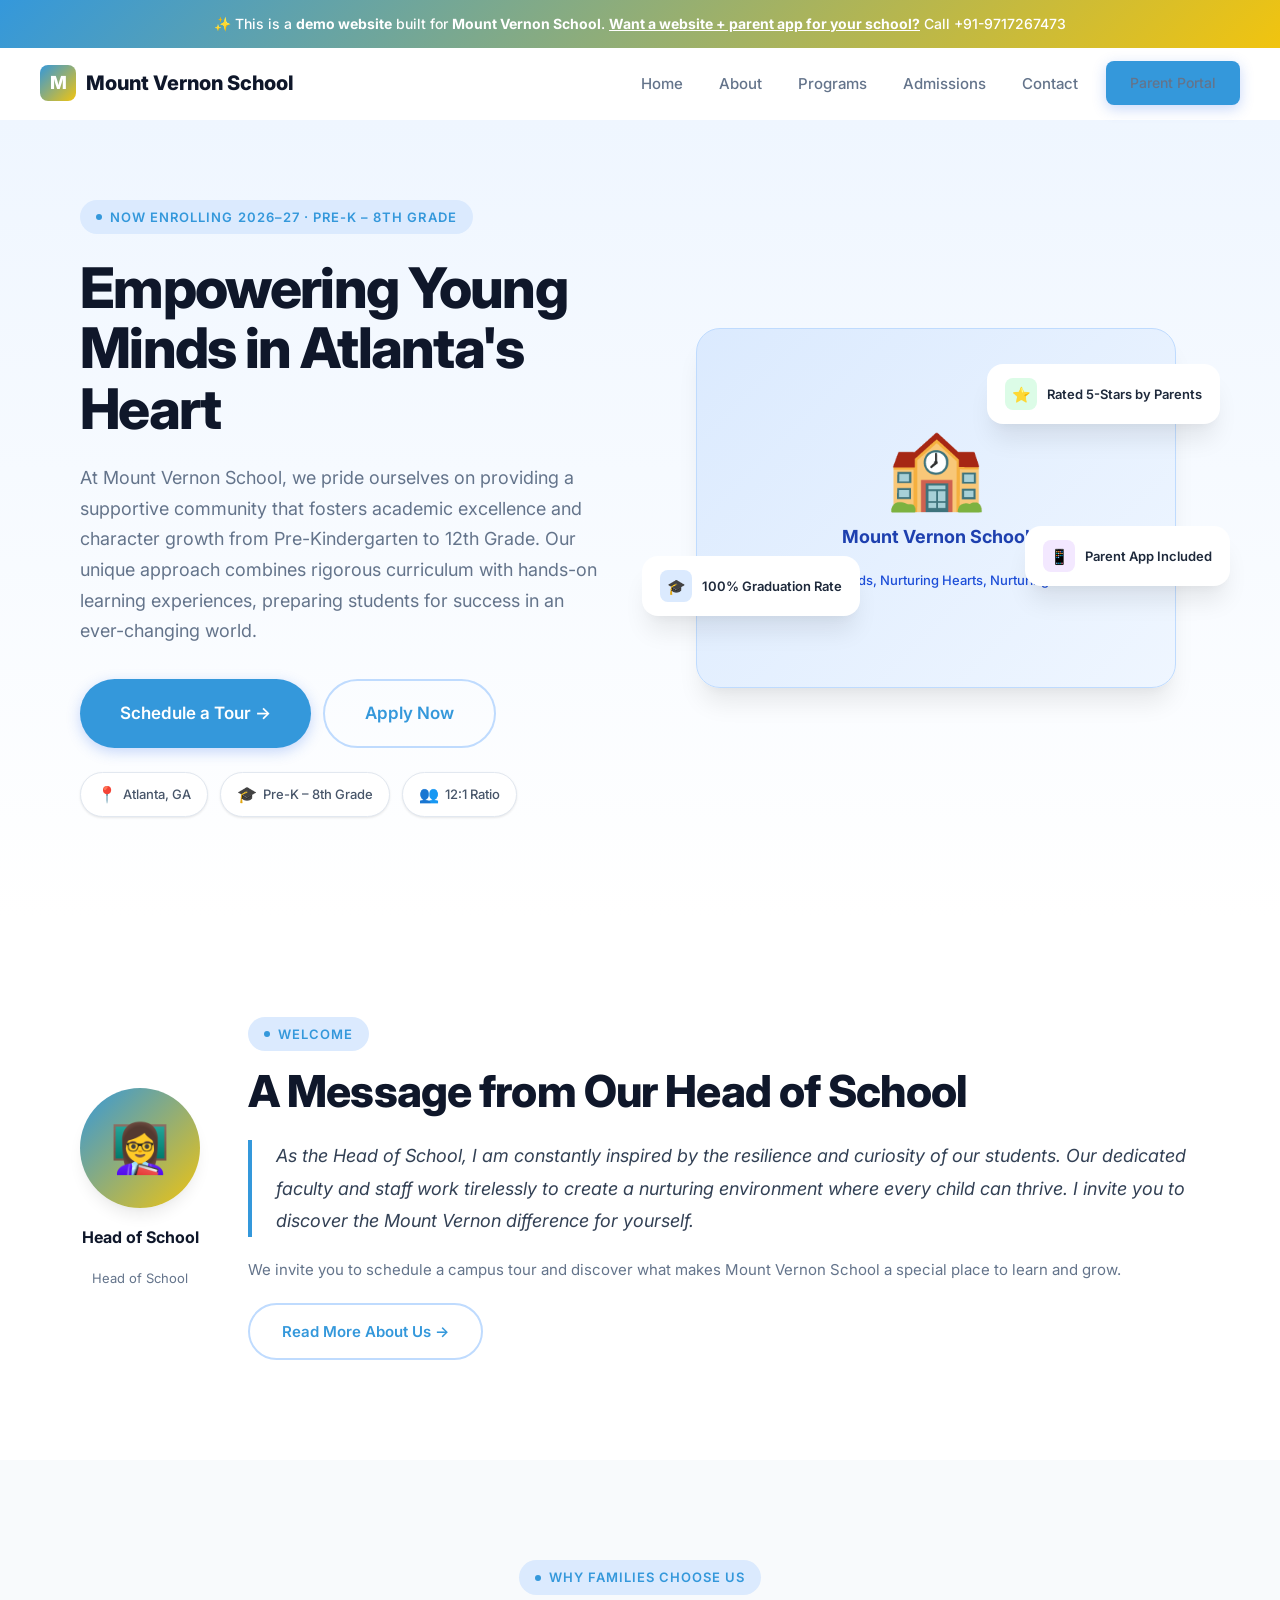
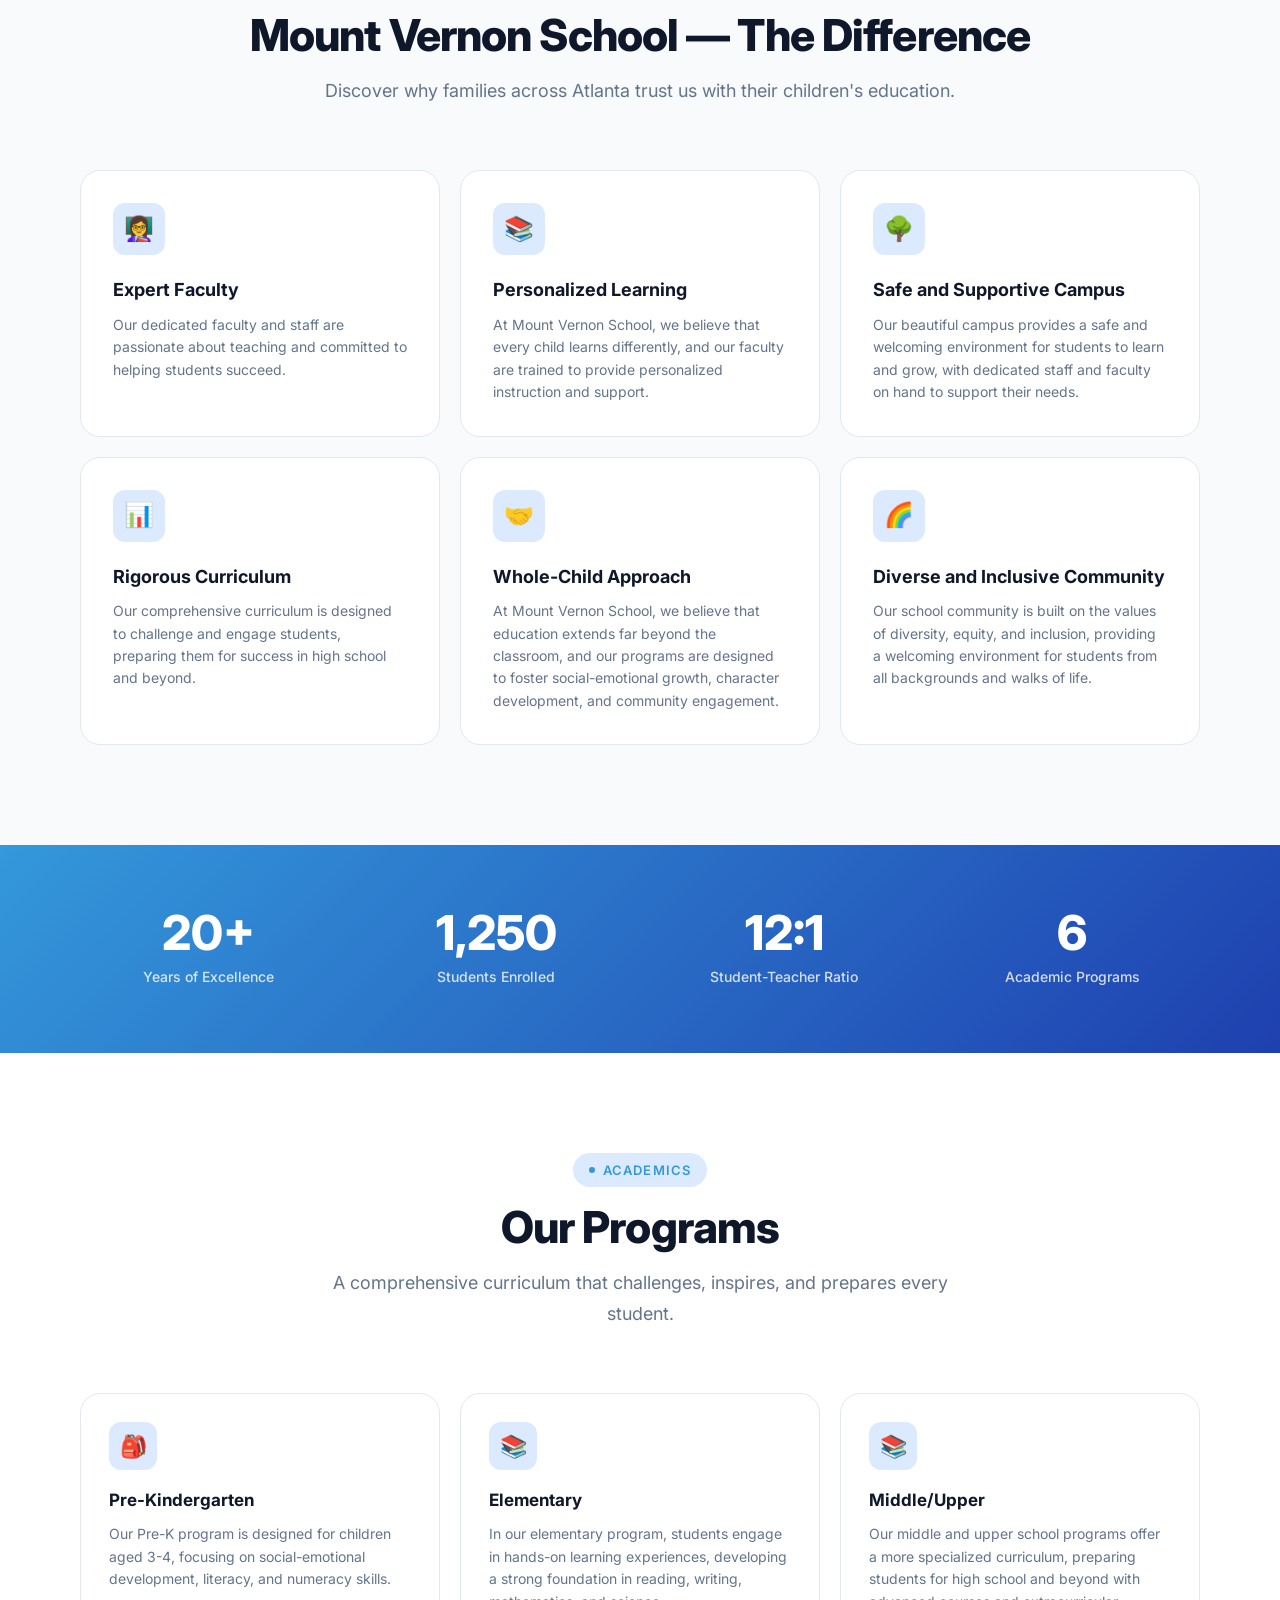
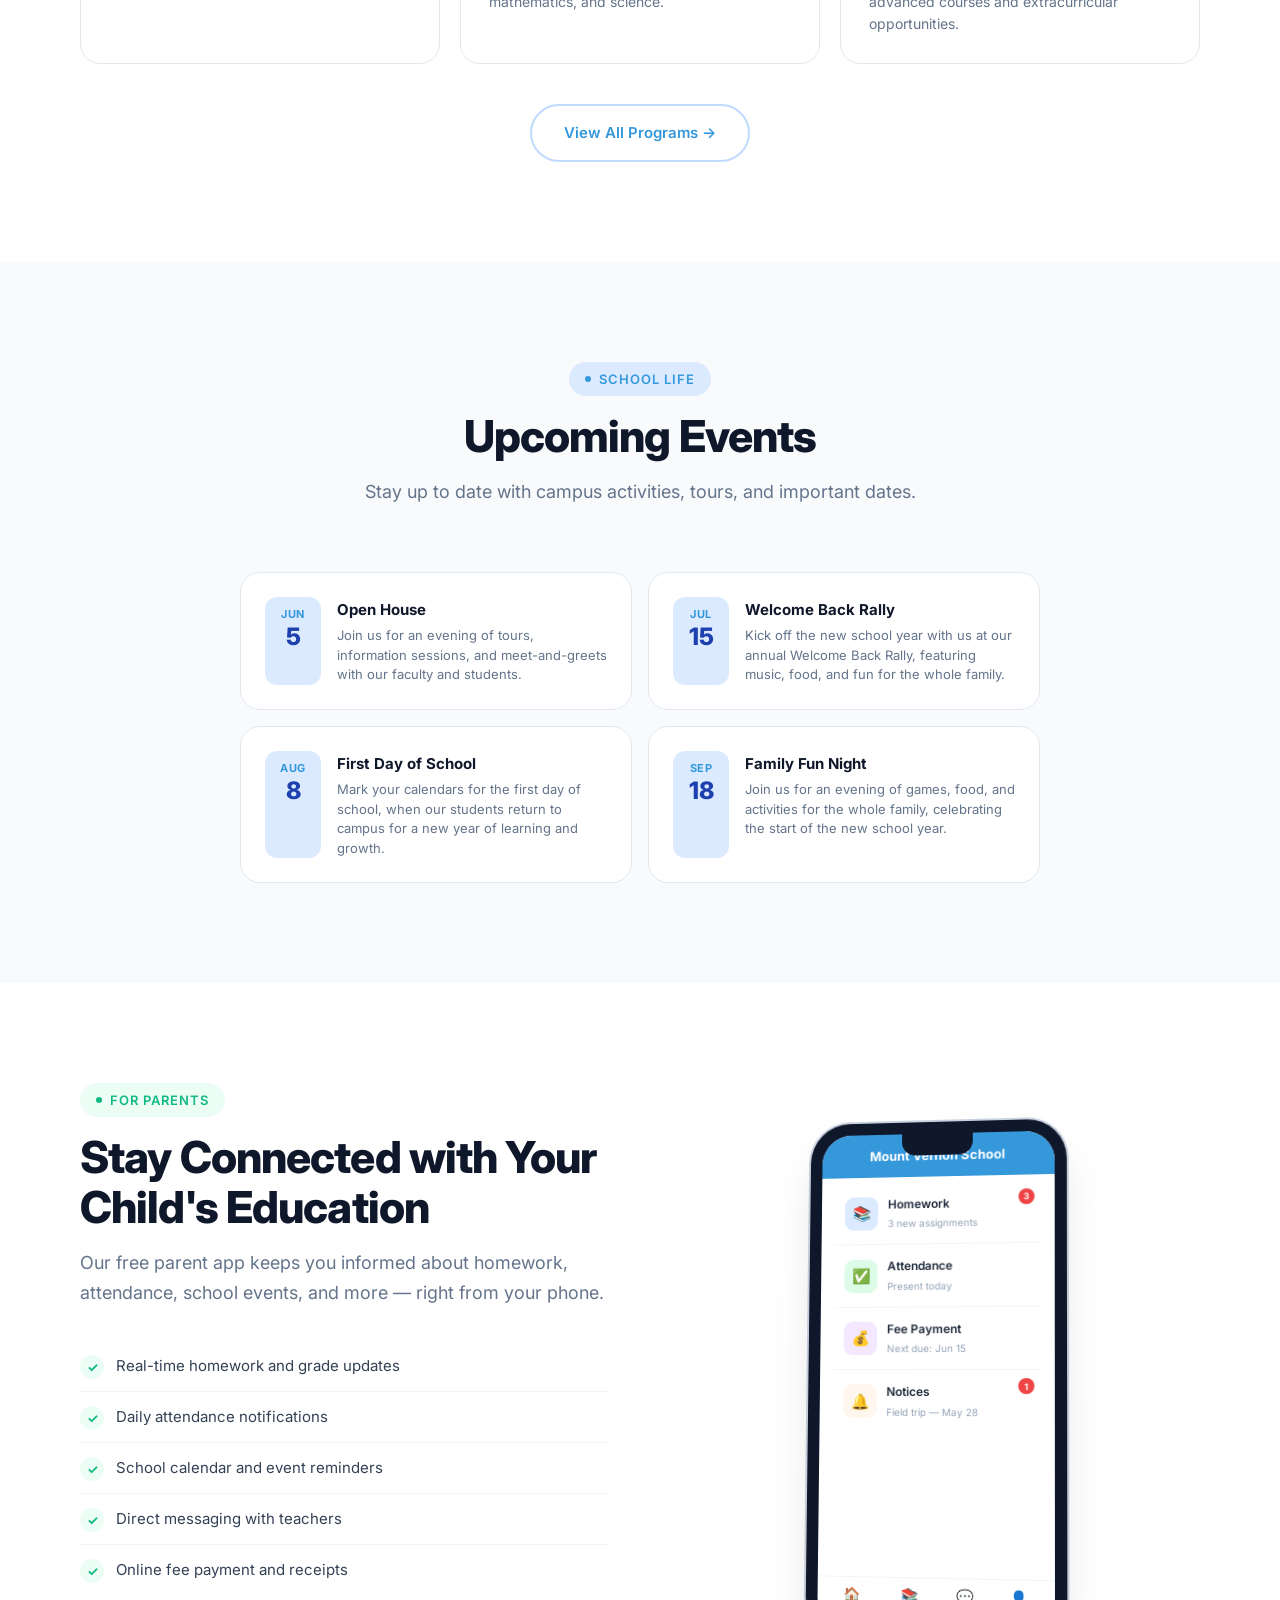
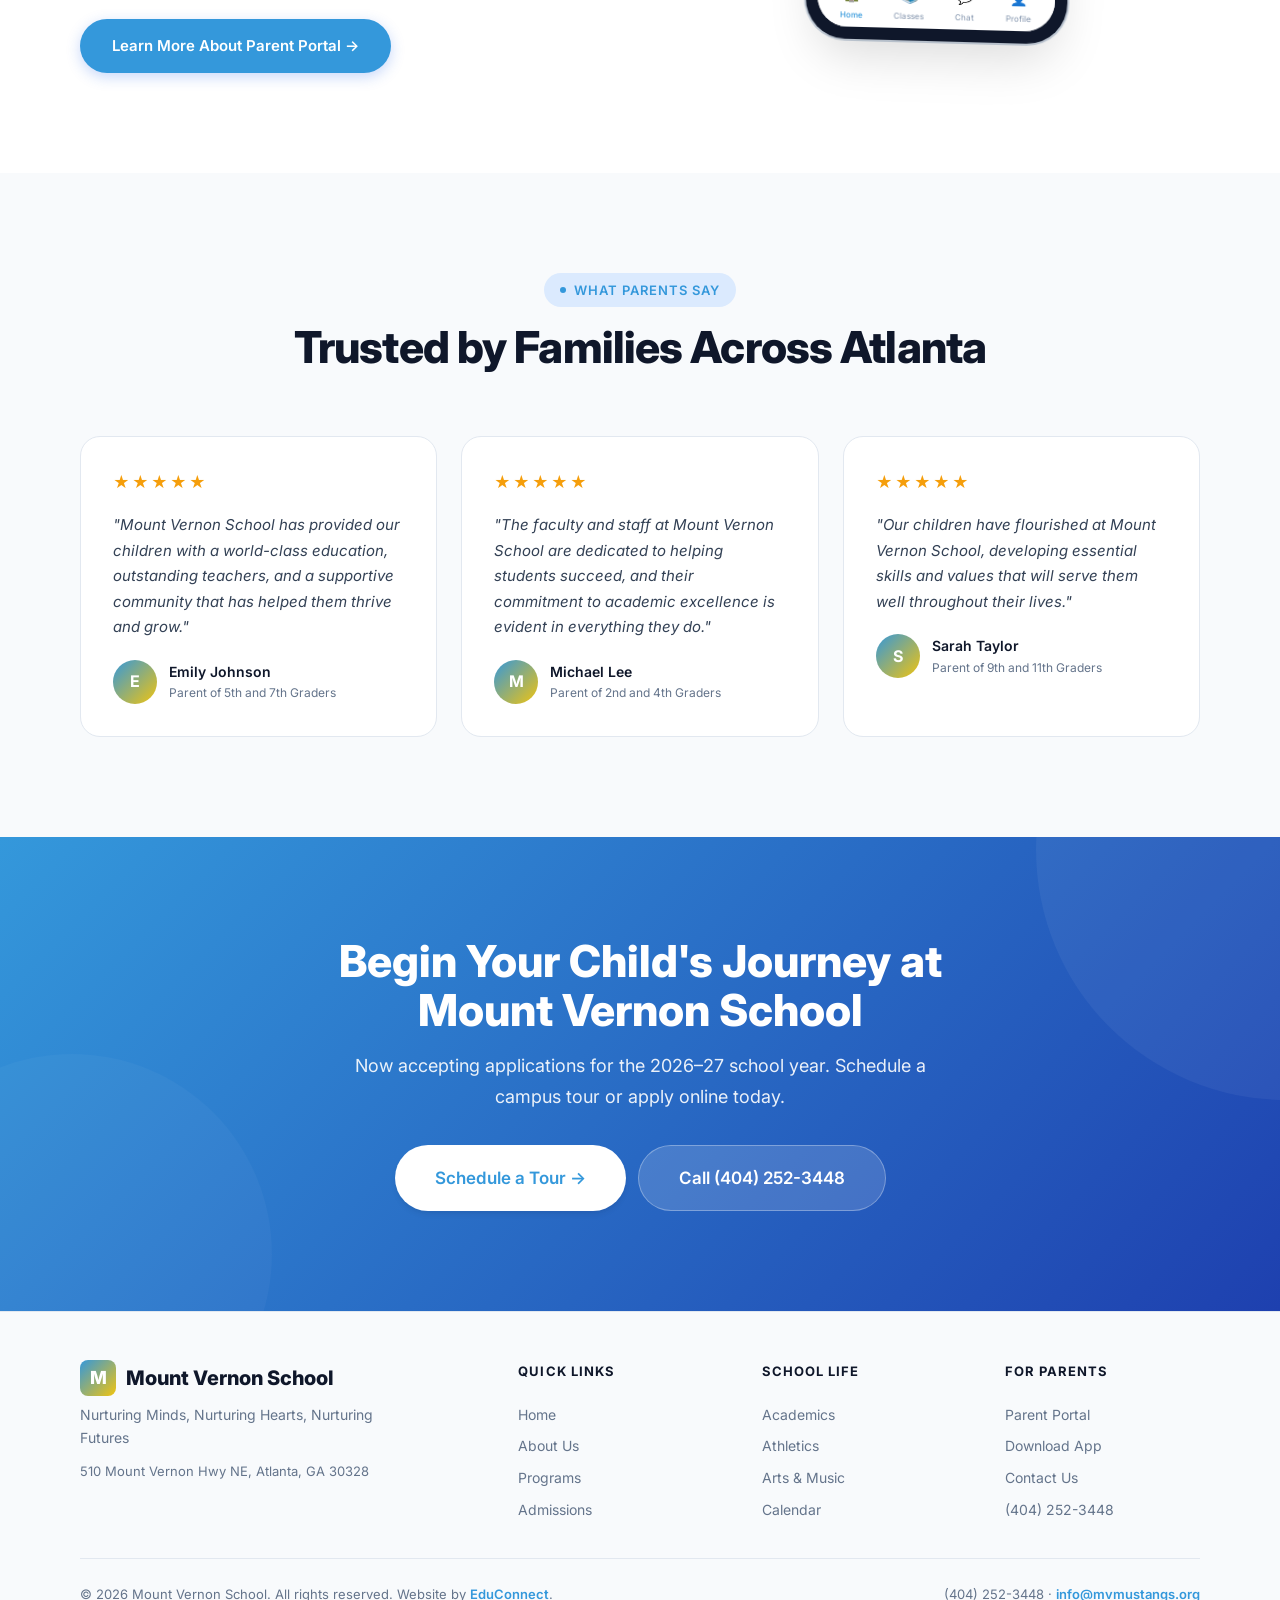
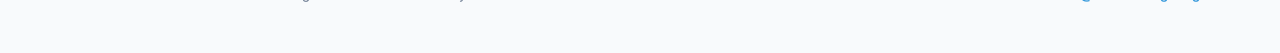
==== commit 5043ca33: "Initial demo site for Mount Vernon School" ====
--- a/index.html
+++ b/index.html
@@ -25,8 +25,8 @@
 <section class="hero"><div class="container"><div class="hero-inner">
   <div class="hero-content">
     <div class="badge animate-on-scroll mb-6">Now Enrolling 2026–27 · Pre-K – 8th Grade</div>
-    <h1 class="heading-xl animate-on-scroll mb-6">Empowering Young Minds at Mount Vernon School</h1>
-    <p class="text-lg text-muted animate-on-scroll mb-8">As a private school in Atlanta, Georgia, we serve students from Pre-Kindergarten to 12th grade. Our mission is to foster a love of learning and support the academic, social, and emotional growth of every child. Our experienced faculty and staff create a nurturing environment that encourages curiosity and exploration.</p>
+    <h1 class="heading-xl animate-on-scroll mb-6">Empowering Young Minds in Atlanta's Heart</h1>
+    <p class="text-lg text-muted animate-on-scroll mb-8">At Mount Vernon School, we pride ourselves on providing a supportive community that fosters academic excellence and character growth from Pre-Kindergarten to 12th Grade. Our unique approach combines rigorous curriculum with hands-on learning experiences, preparing students for success in an ever-changing world.</p>
     <div class="hero-actions animate-on-scroll">
       <a href="/admissions.html" class="btn btn-primary btn-lg">Schedule a Tour →</a>
       <a href="/admissions.html" class="btn btn-outline btn-lg">Apply Now</a>
@@ -39,7 +39,7 @@
   </div>
   <div class="hero-visual animate-on-scroll">
     <div class="school-illustration"><div class="school-illustration-inner">
-      <div class="school-building">🏫</div><h3>Mount Vernon School</h3><p>Nurturing Excellence, One Child at a Time</p>
+      <div class="school-building">🏫</div><h3>Mount Vernon School</h3><p>Nurturing Minds, Nurturing Hearts, Nurturing Futures</p>
     </div></div>
     <div class="float-card card-1"><div class="fc-icon green">⭐</div>Rated 5-Stars by Parents</div>
     <div class="float-card card-2"><div class="fc-icon blue">🎓</div>100% Graduation Rate</div>
@@ -55,7 +55,7 @@
   <div class="welcome-text animate-on-scroll">
     <div class="badge mb-4">Welcome</div>
     <h2 class="heading-lg mb-6">A Message from Our Head of School</h2>
-    <blockquote>At Mount Vernon School, I am constantly inspired by the resilience, creativity, and compassion of our students. As the Head of School, I am committed to providing a world-class education that prepares our graduates for success in college and beyond. Our school community is built on a foundation of mutual respect, kindness, and a shared passion for learning.</blockquote>
+    <blockquote>As the Head of School, I am constantly inspired by the resilience and curiosity of our students. Our dedicated faculty and staff work tirelessly to create a nurturing environment where every child can thrive. I invite you to discover the Mount Vernon difference for yourself.</blockquote>
     <p>We invite you to schedule a campus tour and discover what makes Mount Vernon School a special place to learn and grow.</p>
     <a href="/about.html" class="btn btn-outline" style="margin-top:20px">Read More About Us →</a>
   </div>
@@ -69,22 +69,22 @@
   </div>
   <div class="features-grid">
       <div class="feature-card animate-on-scroll stagger-1">
-        <div class="feature-icon">👩‍🏫</div><h3>Expert Faculty</h3><p>Our teachers are passionate, experienced, and dedicated to helping students achieve their full potential. They're also committed to ongoing professional development, ensuring that our curriculum stays current and relevant.</p>
+        <div class="feature-icon">👩‍🏫</div><h3>Expert Faculty</h3><p>Our dedicated faculty and staff are passionate about teaching and committed to helping students succeed.</p>
       </div>
       <div class="feature-card animate-on-scroll stagger-2">
-        <div class="feature-icon">📚</div><h3>Small Classes</h3><p>Our small class sizes allow for personalized attention, feedback, and support, helping students stay engaged and motivated throughout the learning process.</p>
+        <div class="feature-icon">📚</div><h3>Personalized Learning</h3><p>At Mount Vernon School, we believe that every child learns differently, and our faculty are trained to provide personalized instruction and support.</p>
       </div>
       <div class="feature-card animate-on-scroll stagger-3">
-        <div class="feature-icon">🔒</div><h3>Safe Campus</h3><p>Our campus is a secure and welcoming environment, designed to promote a sense of belonging and community among students, parents, and faculty.</p>
+        <div class="feature-icon">🌳</div><h3>Safe and Supportive Campus</h3><p>Our beautiful campus provides a safe and welcoming environment for students to learn and grow, with dedicated staff and faculty on hand to support their needs.</p>
       </div>
       <div class="feature-card animate-on-scroll stagger-4">
-        <div class="feature-icon">📊</div><h3>Rigorous Curriculum</h3><p>Our curriculum is designed to challenge students and prepare them for success in college and beyond, with a focus on critical thinking, problem-solving, and real-world applications.</p>
+        <div class="feature-icon">📊</div><h3>Rigorous Curriculum</h3><p>Our comprehensive curriculum is designed to challenge and engage students, preparing them for success in high school and beyond.</p>
       </div>
       <div class="feature-card animate-on-scroll stagger-5">
-        <div class="feature-icon">🌟</div><h3>Whole-Child Approach</h3><p>We believe that every child is unique and multifaceted, with talents, interests, and strengths that deserve to be nurtured and celebrated.</p>
+        <div class="feature-icon">🤝</div><h3>Whole-Child Approach</h3><p>At Mount Vernon School, we believe that education extends far beyond the classroom, and our programs are designed to foster social-emotional growth, character development, and community engagement.</p>
       </div>
       <div class="feature-card animate-on-scroll stagger-6">
-        <div class="feature-icon">🌎</div><h3>Community Engagement</h3><p>We're committed to building strong relationships with our local community, through partnerships, volunteer opportunities, and service projects that promote social responsibility and civic engagement.</p>
+        <div class="feature-icon">🌈</div><h3>Diverse and Inclusive Community</h3><p>Our school community is built on the values of diversity, equity, and inclusion, providing a welcoming environment for students from all backgrounds and walks of life.</p>
       </div></div>
 </div></section>
 
@@ -103,13 +103,13 @@
   </div>
   <div class="programs-grid">
       <div class="program-card animate-on-scroll stagger-1">
-        <div class="program-icon">🎒</div><h3>Pre-Kindergarten</h3><p>Our Pre-Kindergarten program is designed for children aged 3-4, where we nurture their curiosity and creativity through play-based learning and hands-on activities.</p>
+        <div class="program-icon">🎒</div><h3>Pre-Kindergarten</h3><p>Our Pre-K program is designed for children aged 3-4, focusing on social-emotional development, literacy, and numeracy skills.</p>
       </div>
       <div class="program-card animate-on-scroll stagger-2">
-        <div class="program-icon">📚</div><h3>Elementary</h3><p>In our Elementary program, students in grades K-5 develop a strong foundation in reading, writing, mathematics, and science, with a focus on hands-on learning and critical thinking.</p>
+        <div class="program-icon">📚</div><h3>Elementary</h3><p>In our elementary program, students engage in hands-on learning experiences, developing a strong foundation in reading, writing, mathematics, and science.</p>
       </div>
       <div class="program-card animate-on-scroll stagger-3">
-        <div class="program-icon">📊</div><h3>Middle/Upper</h3><p>Our Middle and Upper School programs serve students in grades 6-12, where we challenge them to excel academically, develop their passions, and prepare them for success in college and beyond.</p>
+        <div class="program-icon">📚</div><h3>Middle/Upper</h3><p>Our middle and upper school programs offer a more specialized curriculum, preparing students for high school and beyond with advanced courses and extracurricular opportunities.</p>
       </div></div>
   <div class="text-center animate-on-scroll" style="margin-top:40px"><a href="/programs.html" class="btn btn-outline">View All Programs →</a></div>
 </div></section>
@@ -122,16 +122,16 @@
   </div>
   <div class="events-grid"><div class="event-card animate-on-scroll stagger-1">
         <div class="event-date"><div class="month">Jun</div><div class="day">5</div></div>
-        <div class="event-info"><h4>Open House</h4><p>Join us for an evening of tours, presentations, and Q&A with our faculty and staff as we showcase our school's programs and facilities.</p></div>
+        <div class="event-info"><h4>Open House</h4><p>Join us for an evening of tours, information sessions, and meet-and-greets with our faculty and students.</p></div>
       </div><div class="event-card animate-on-scroll stagger-2">
-        <div class="event-date"><div class="month">Jun</div><div class="day">10</div></div>
-        <div class="event-info"><h4>Summer Orientation</h4><p>New students and families are invited to join us for a fun-filled afternoon of icebreakers, games, and activities that help us get to know each other and build a sense of community.</p></div>
+        <div class="event-date"><div class="month">Jul</div><div class="day">15</div></div>
+        <div class="event-info"><h4>Welcome Back Rally</h4><p>Kick off the new school year with us at our annual Welcome Back Rally, featuring music, food, and fun for the whole family.</p></div>
       </div><div class="event-card animate-on-scroll stagger-3">
-        <div class="event-date"><div class="month">Aug</div><div class="day">15</div></div>
-        <div class="event-info"><h4>First Day of School</h4><p>We can't wait to welcome our students back to campus for another exciting year of learning and growth!</p></div>
+        <div class="event-date"><div class="month">Aug</div><div class="day">8</div></div>
+        <div class="event-info"><h4>First Day of School</h4><p>Mark your calendars for the first day of school, when our students return to campus for a new year of learning and growth.</p></div>
       </div><div class="event-card animate-on-scroll stagger-4">
-        <div class="event-date"><div class="month">Aug</div><div class="day">20</div></div>
-        <div class="event-info"><h4>Camp Out</h4><p>Join us for a fun night of camping, s'mores, and stargazing as we kick off the new school year with our annual Camp Out event.</p></div>
+        <div class="event-date"><div class="month">Sep</div><div class="day">18</div></div>
+        <div class="event-info"><h4>Family Fun Night</h4><p>Join us for an evening of games, food, and activities for the whole family, celebrating the start of the new school year.</p></div>
       </div></div>
 </div></section>
 
@@ -176,21 +176,21 @@
   <div class="testimonials-grid">
       <div class="testimonial-card animate-on-scroll stagger-1">
         <div class="stars"><span class="star">★</span><span class="star">★</span><span class="star">★</span><span class="star">★</span><span class="star">★</span></div>
-        <p class="testimonial-text">"Mount Vernon School has been an incredible partner for our family. The teachers are caring, knowledgeable, and dedicated to helping our children reach their full potential. We love the sense of community and camaraderie that exists among students, parents, and faculty."</p>
-        <div class="testimonial-author"><div class="author-avatar">S</div>
-        <div class="author-info"><div class="author-name">Sarah Johnson</div><div class="author-role">Parent of 8th Grader</div></div></div>
+        <p class="testimonial-text">"Mount Vernon School has provided our children with a world-class education, outstanding teachers, and a supportive community that has helped them thrive and grow."</p>
+        <div class="testimonial-author"><div class="author-avatar">E</div>
+        <div class="author-info"><div class="author-name">Emily Johnson</div><div class="author-role">Parent of 5th and 7th Graders</div></div></div>
       </div>
       <div class="testimonial-card animate-on-scroll stagger-2">
         <div class="stars"><span class="star">★</span><span class="star">★</span><span class="star">★</span><span class="star">★</span><span class="star">★</span></div>
-        <p class="testimonial-text">"We've been blown away by the quality of education and the emphasis on character development at Mount Vernon School. Our child has grown into a compassionate, confident, and curious learner, and we couldn't be more grateful."</p>
-        <div class="testimonial-author"><div class="author-avatar">J</div>
-        <div class="author-info"><div class="author-name">John and Emily Smith</div><div class="author-role">Parents of 4th Grader</div></div></div>
+        <p class="testimonial-text">"The faculty and staff at Mount Vernon School are dedicated to helping students succeed, and their commitment to academic excellence is evident in everything they do."</p>
+        <div class="testimonial-author"><div class="author-avatar">M</div>
+        <div class="author-info"><div class="author-name">Michael Lee</div><div class="author-role">Parent of 2nd and 4th Graders</div></div></div>
       </div>
       <div class="testimonial-card animate-on-scroll stagger-3">
         <div class="stars"><span class="star">★</span><span class="star">★</span><span class="star">★</span><span class="star">★</span><span class="star">★</span></div>
-        <p class="testimonial-text">"The small class sizes and personalized attention at Mount Vernon School have been a game-changer for our child. They feel seen, heard, and valued by their teachers, and that's made all the difference in their academic and social growth."</p>
-        <div class="testimonial-author"><div class="author-avatar">R</div>
-        <div class="author-info"><div class="author-name">Raj and Maya Patel</div><div class="author-role">Parents of 2nd Grader</div></div></div>
+        <p class="testimonial-text">"Our children have flourished at Mount Vernon School, developing essential skills and values that will serve them well throughout their lives."</p>
+        <div class="testimonial-author"><div class="author-avatar">S</div>
+        <div class="author-info"><div class="author-name">Sarah Taylor</div><div class="author-role">Parent of 9th and 11th Graders</div></div></div>
       </div></div>
 </div></section>
 
@@ -207,7 +207,7 @@
     <div class="footer-grid">
       <div class="footer-brand">
         <div class="logo" style="margin-bottom:8px"><span class="logo-icon">M</span>Mount Vernon School</div>
-        <p>Nurturing Excellence, One Child at a Time</p>
+        <p>Nurturing Minds, Nurturing Hearts, Nurturing Futures</p>
         <p style="margin-top:12px;font-size:13px">510 Mount Vernon Hwy NE, Atlanta, GA 30328</p>
       </div>
       <div class="footer-col"><h4>Quick Links</h4><a href="/">Home</a><a href="/about.html">About Us</a><a href="/programs.html">Programs</a><a href="/admissions.html">Admissions</a></div>
